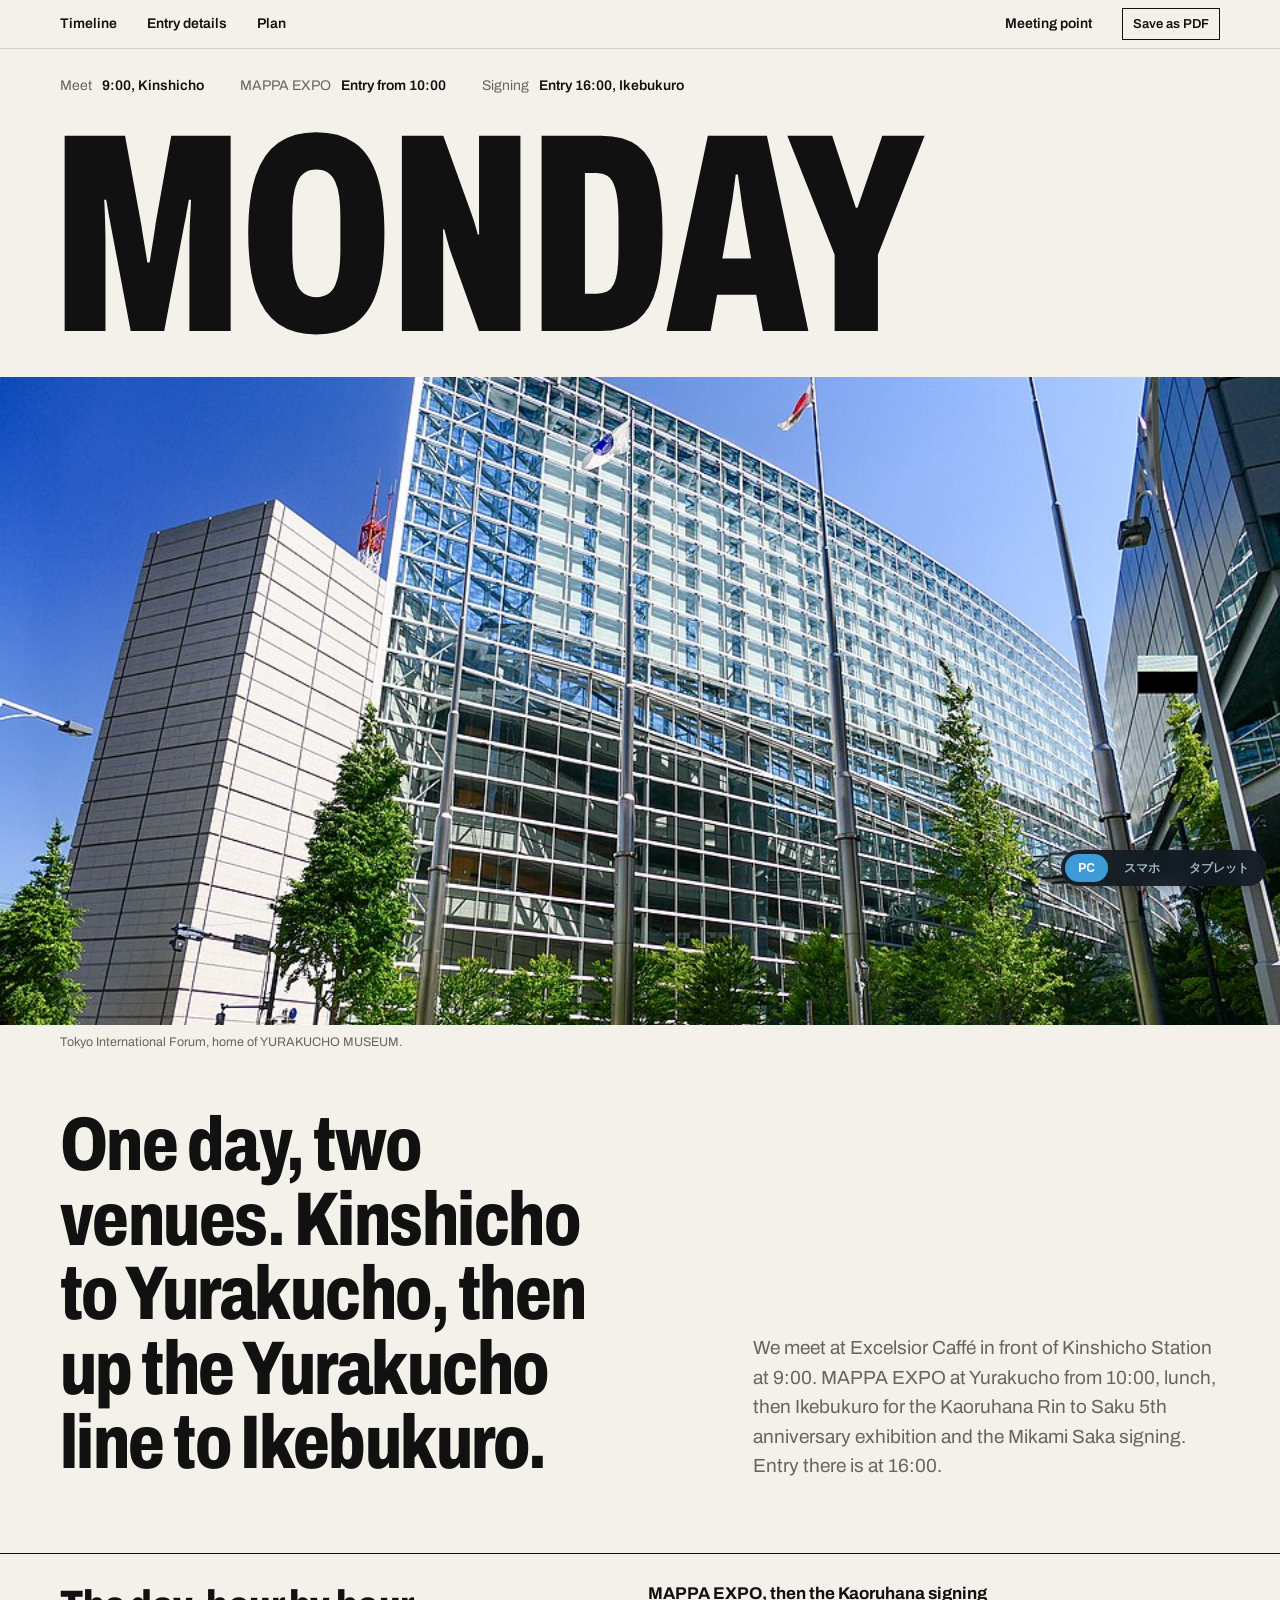
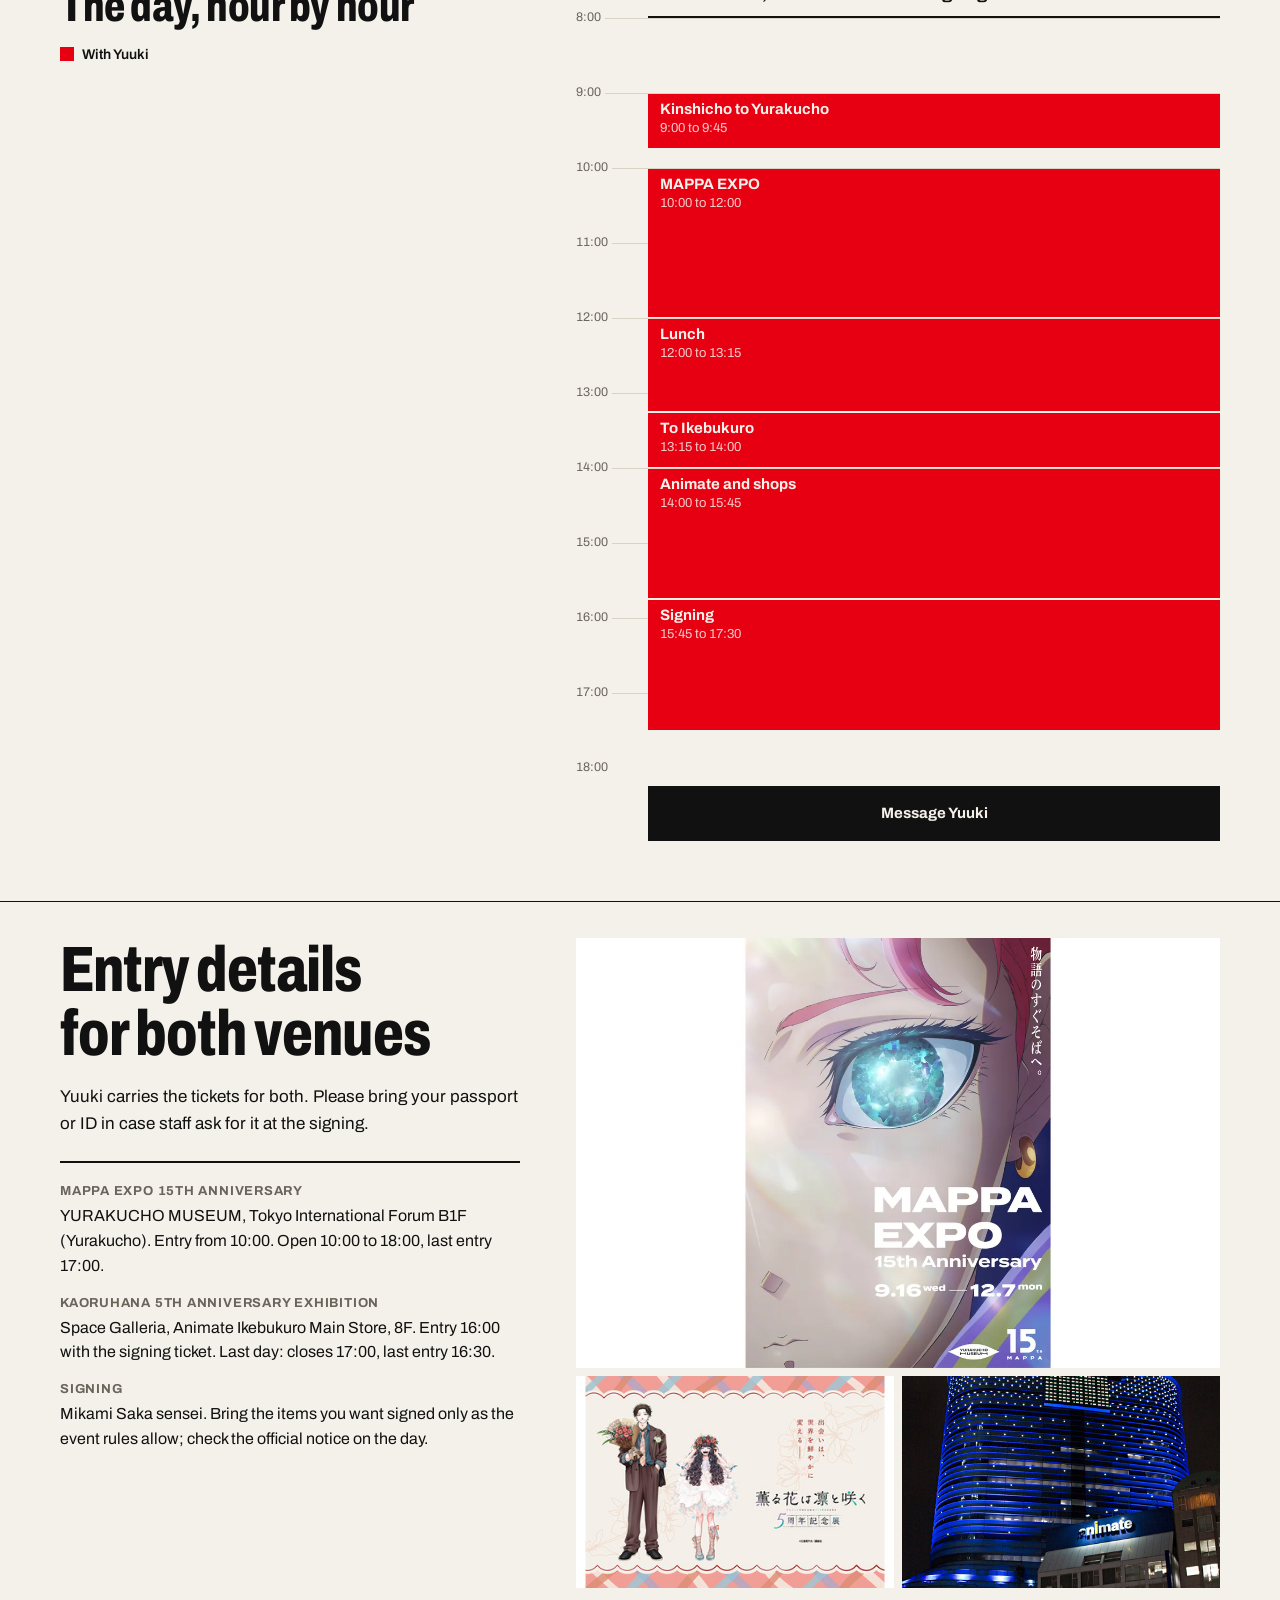
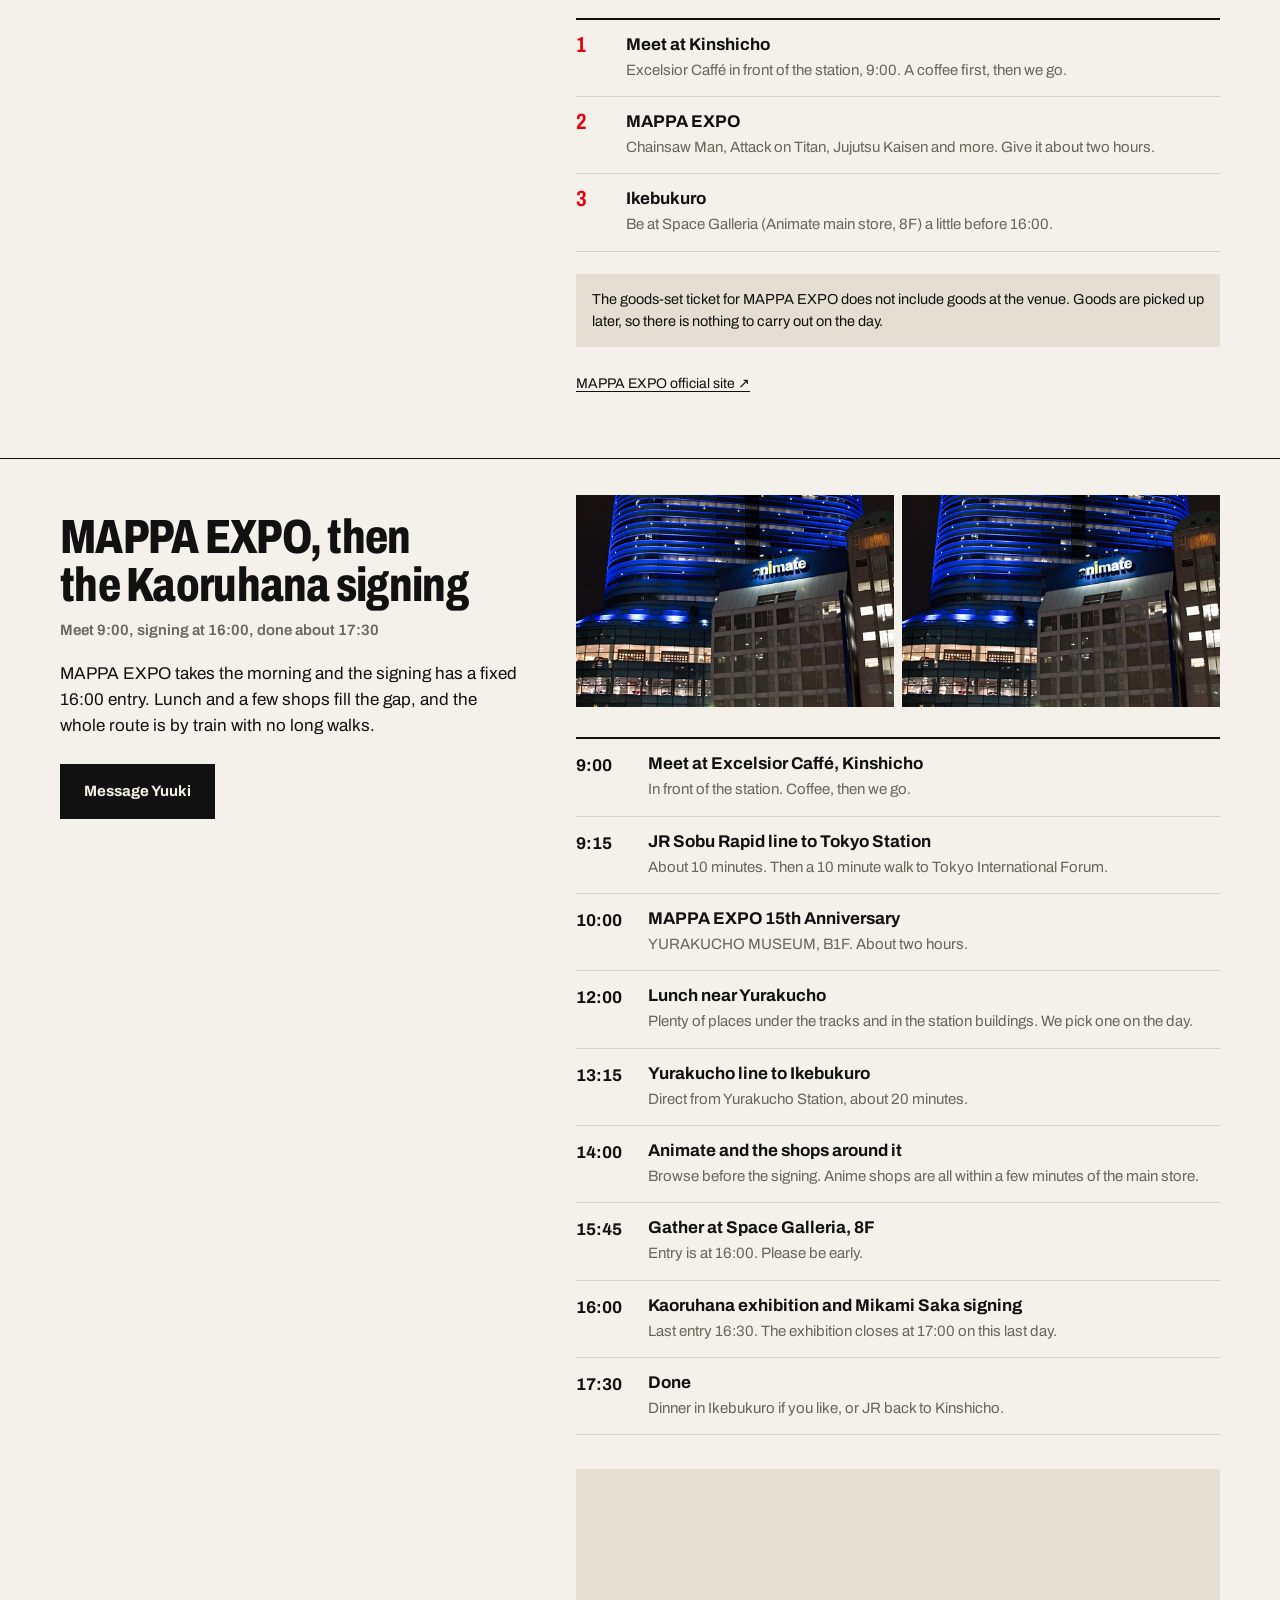
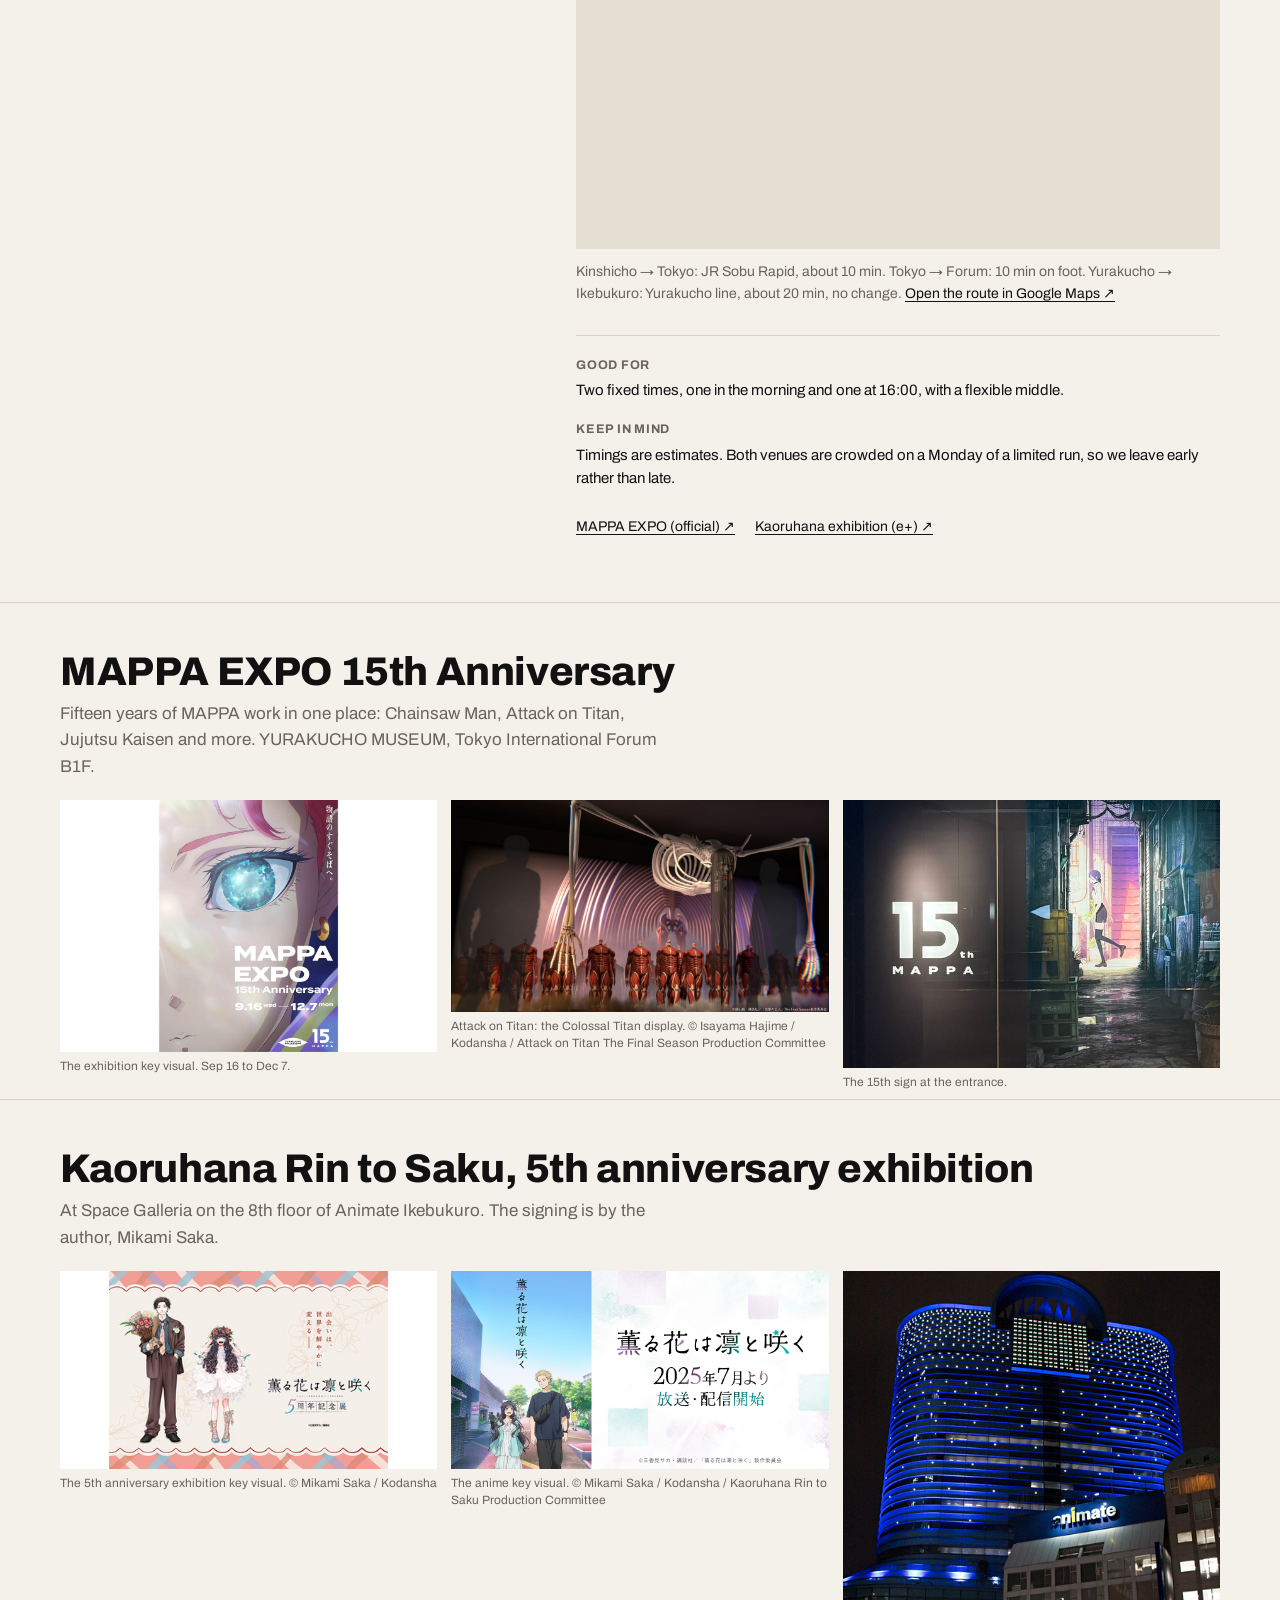
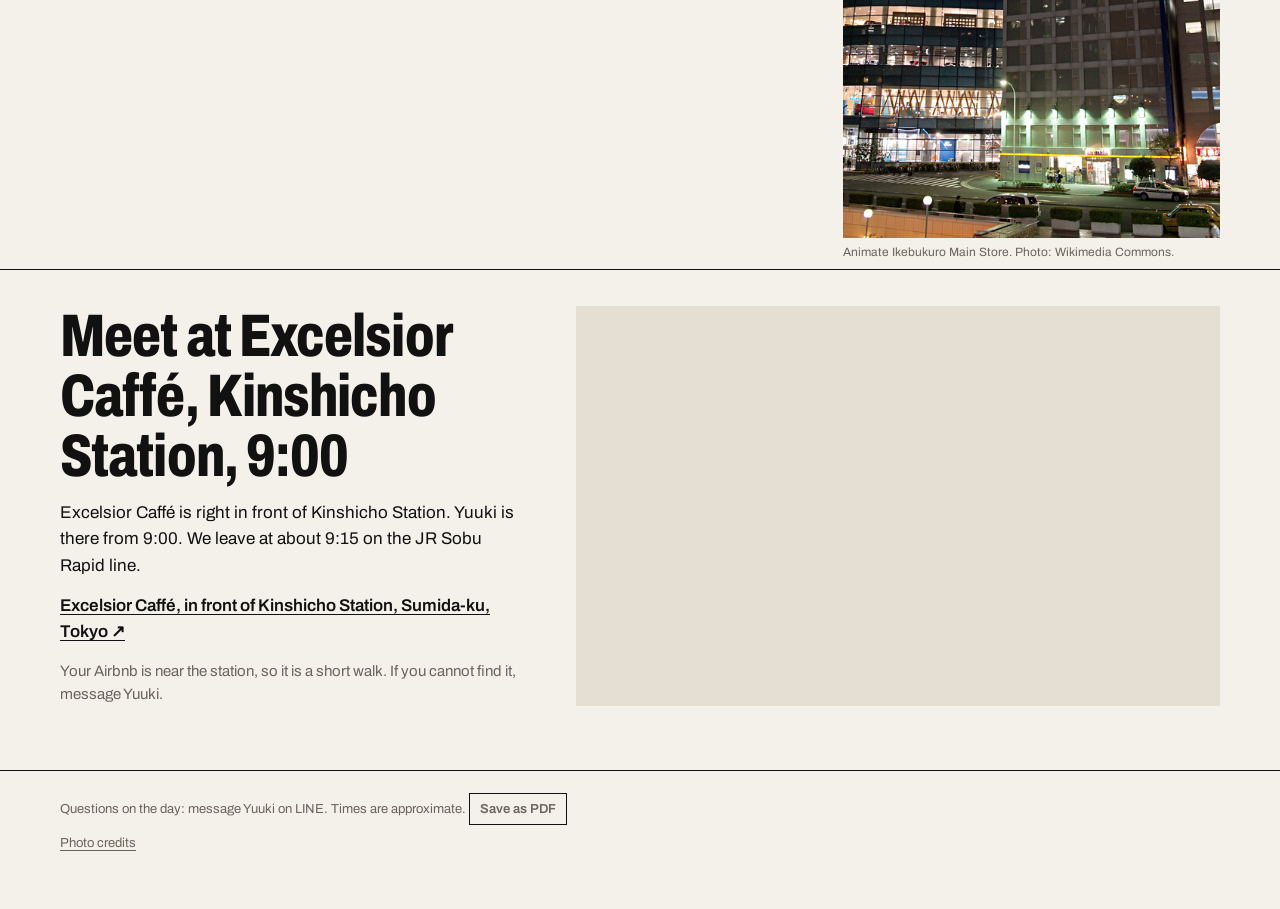
==== preview.html @ c05f7130 "Darren Nov 9 route page and one-page PDF Co-Authored-By: Claude Sonnet 5.5 <noreply@anthropic.com>" ====
<!doctype html><html lang="en"><head><meta charset="utf-8"><meta name="viewport" content="width=device-width,initial-scale=1">
<title>Tokyo, Monday November 9: MAPPA EXPO, then the Kaoruhana signing in Ikebukuro</title><meta name="robots" content="noindex"><meta name="description" content="We meet at Excelsior Caffé in front of Kinshicho Station at 9:00. MAPPA EXPO at Yurakucho from 10:00, lunch, then Ikebukuro for the Kaoruhana Rin to Saku 5th anniversary exhibition and the Mikami Saka signing. Entry there is at 16:00.">
<meta name="theme-color" content="#f4f1ea">
<meta property="og:title" content="Tokyo, Monday November 9: MAPPA EXPO, then the Kaoruhana signing in Ikebukuro"><meta property="og:description" content="We meet at Excelsior Caffé in front of Kinshicho Station at 9:00. MAPPA EXPO at Yurakucho from 10:00, lunch, then Ikebukuro for the Kaoruhana Rin to Saku 5th anniversary exhibition and the Mikami Saka signing. Entry there is at 16:00.">
<meta property="og:type" content="website"><meta property="og:url" content="https://yukitchy.github.io/darren-nov9-plan/">
<meta property="og:image" content="https://yukitchy.github.io/darren-nov9-plan/img/forum.jpg">
<meta name="twitter:card" content="summary_large_image">
<link rel="preconnect" href="https://fonts.googleapis.com"><link rel="preconnect" href="https://fonts.gstatic.com" crossorigin>
<link href="https://fonts.googleapis.com/css2?family=Archivo:wdth,wght@62..125,400..900&display=swap" rel="stylesheet">
<style>
:root{--paper:#f4f1ea;--ink:#111;--mute:#6a655b;--line:#d9d3c5;--seg:#e4dfd2;--red:#e60012;--s:1.9px;--gut:18px}
*{box-sizing:border-box;min-width:0} html{scroll-behavior:smooth;scroll-padding-top:56px}
html,body{overflow-x:hidden;max-width:100%} img{max-width:100%;display:block}
body{margin:0;font-family:Archivo,-apple-system,"Hiragino Sans",sans-serif;font-stretch:100%;color:var(--ink);background:var(--paper);line-height:1.55;font-size:17px;-webkit-font-smoothing:antialiased}
.wrap{max-width:1240px;margin:0 auto;padding:0 var(--gut)}
a{color:inherit}
h1,h2,h3{margin:0;font-weight:800;text-wrap:balance}
dl,dd,ol,ul{margin:0;padding:0} ol,ul{list-style:none}

.nav{position:sticky;top:0;z-index:10;background:rgba(244,241,234,.92);backdrop-filter:blur(8px);-webkit-backdrop-filter:blur(8px);border-bottom:1px solid var(--line)}
.nav .wrap{display:flex;gap:22px;height:48px;align-items:center;font-size:14px;font-weight:600}
.nav a{text-decoration:none;white-space:nowrap} .nav a:hover{text-decoration:underline;text-underline-offset:4px}
.nav .sp{margin-left:auto} .sheet{display:none}
.pchoose{position:fixed;inset:0;z-index:50;background:rgba(17,17,17,.55);display:flex;align-items:center;justify-content:center;padding:20px} .pchoose[hidden]{display:none}
.pbox{background:var(--paper);width:min(420px,100%);padding:22px 22px 16px;display:grid;gap:10px} .pbox>p{margin:0 0 4px;font-weight:800;font-size:22px;font-stretch:75%}
.pbox button{font:inherit;text-align:left;background:var(--paper);border:2px solid var(--ink);padding:12px 14px;cursor:pointer;color:inherit} .pbox button:hover{background:var(--ink);color:var(--paper)}
.pbox strong{display:block;font-size:16px} .pbox span{display:block;font-size:13.5px;color:var(--mute)} .pbox button:hover span{color:inherit}
.pbox .pcancel{border:0;padding:6px 0 0;font-size:13px;color:var(--mute);text-decoration:underline;text-underline-offset:3px;justify-self:start} .pbox .pcancel:hover{background:none;color:var(--ink)} .pdfbtn{font:inherit;font-size:13px;font-weight:600;background:none;border:1px solid var(--ink);padding:5px 10px;cursor:pointer;color:inherit} .pdfbtn:hover{background:var(--ink);color:var(--paper)}

.facts{margin-top:26px}
.facts{display:flex;flex-wrap:wrap;gap:6px 36px}
.facts div{display:flex;gap:10px;align-items:baseline;font-size:14px}
.facts dt{color:var(--mute)} .facts dd{font-weight:600}
.mega{font-size:min(22.4vw,284px);font-stretch:62%;font-weight:800;line-height:.86;letter-spacing:-.015em;text-transform:uppercase;margin:18px 0 0 -.03em;white-space:nowrap}
.heroimg{margin:18px 0 0;width:100vw;margin-left:calc(50% - 50vw)}
.heroimg img{width:100%;aspect-ratio:16/9;object-fit:cover;max-height:72vh}
.heroimg figcaption{font-size:12.5px;color:var(--mute);max-width:1240px;margin:0 auto;padding:8px var(--gut) 0}
.pick{display:grid;grid-template-columns:1fr;gap:12px;padding:42px 0 54px}
.pick h2{font-size:clamp(34px,6vw,76px);font-stretch:75%;line-height:.98;letter-spacing:-.02em}
.pick p{margin:0;font-size:19px;color:var(--mute);max-width:520px}

.compare{border-top:1px solid var(--ink);padding:30px 0 60px}
.compare h2{font-size:clamp(26px,4vw,44px);font-stretch:75%;line-height:1;letter-spacing:-.01em}
.legend{display:flex;flex-wrap:wrap;gap:6px 22px;margin:16px 0 26px;font-size:14px;font-weight:600}
.legend span{display:inline-flex;align-items:center;gap:8px}
.legend i{width:14px;height:14px;display:inline-block} .legend .w i{background:var(--red)} .legend .s i{background:var(--seg)}
.cgrid{display:grid;grid-template-columns:1fr;gap:6px} .cside{position:static}
.heads,.tracks,.ctas{display:grid;grid-template-columns:46px repeat(var(--n,2),1fr);gap:0 8px}
.chead{display:flex;align-items:baseline;gap:10px;text-decoration:none;padding:0 0 12px;border-bottom:2px solid var(--ink);margin-bottom:0}
.cl{font-size:44px;font-weight:800;line-height:.9;font-stretch:75%;margin-right:4px}
.cn{font-size:14px;font-weight:700;line-height:1.2}
.tracks{height:calc(var(--span) * var(--s));margin:0;background-image:linear-gradient(var(--line) 1px,transparent 1px);background-size:100% calc(60 * var(--s));background-repeat:repeat-y}
.axis{position:relative} .axis li{position:absolute;left:0;transform:translateY(-.55em);font-size:12.5px;color:var(--mute);font-variant-numeric:tabular-nums;background:var(--paper);padding-right:4px;line-height:1}
.track{position:relative}
.seg{position:absolute;left:0;right:0;top:calc(var(--a) * var(--s) + 1px);height:calc((var(--b) - var(--a)) * var(--s) - 2px);background:var(--seg);padding:5px 8px;overflow:hidden;display:flex;flex-direction:column;justify-content:flex-start;transform-origin:top;transform:scaleY(0);transition:transform .7s cubic-bezier(.2,.7,.2,1)}
.seg.w{background:var(--red);color:var(--paper)}
.seg b{font-size:13px;line-height:1.2;font-weight:700} .seg i{font-style:normal;font-size:12.5px;line-height:1.3;opacity:.85;font-variant-numeric:tabular-nums;margin-top:2px}
.tt.in .seg{transform:none} .tt.in .track:nth-child(3) .seg{transition-delay:.12s}
.ctas{margin-top:18px}
.choose{display:inline-block;background:var(--ink);color:var(--paper);text-decoration:none;font-weight:700;font-size:15px;padding:14px 22px;text-align:center;border:2px solid var(--ink);transition:background .15s,color .15s}
.choose:hover{background:var(--paper);color:var(--ink)}

.plan{border-top:1px solid var(--ink);padding:36px 0 64px;scroll-margin-top:48px}
.pgrid{display:grid;grid-template-columns:1fr;gap:28px}
.pl{display:block;font-size:min(34vw,200px);font-stretch:62%;font-weight:800;line-height:.8;margin-left:-.03em}
.plan h2{font-size:clamp(30px,4vw,48px);font-stretch:75%;line-height:1;letter-spacing:-.015em;margin-top:18px}
.ptag{margin:10px 0 0;font-size:15px;font-weight:600;color:var(--mute)}
.why{margin:18px 0 24px;font-size:17px;max-width:460px}
.pics{display:grid;grid-template-columns:1fr 1fr;gap:8px;margin-bottom:30px}
.pics img{width:100%;aspect-ratio:4/3;object-fit:cover;background:var(--seg)}
.steps{border-top:2px solid var(--ink)}
.steps li{display:grid;grid-template-columns:62px minmax(0,1fr);gap:10px;padding:14px 0;border-bottom:1px solid var(--line)}
.steps b{font-variant-numeric:tabular-nums;font-size:17px;font-weight:700}
.steps strong{display:block;font-size:17px;font-weight:700;line-height:1.3} .steps span{display:block;color:var(--mute);font-size:15px;margin-top:3px}
.mapbox{margin-top:34px;background:var(--seg)} .mapbox iframe{display:block;width:100%;height:300px;border:0}
.moves{font-size:14px;color:var(--mute);margin:12px 0 0} .moves a{color:var(--ink);text-underline-offset:3px;white-space:nowrap}
.notes{display:grid;grid-template-columns:1fr;gap:18px;margin-top:30px;padding-top:20px;border-top:1px solid var(--line)}
.notes dt{font-size:12.5px;font-weight:700;color:var(--mute);letter-spacing:.06em;text-transform:uppercase;margin-bottom:4px} .notes dd{font-size:15px}
.links{display:flex;flex-wrap:wrap;gap:6px 20px;margin:26px 0 0;font-size:14px} .links a{text-underline-offset:3px}

.seg.w a{display:flex;flex-direction:column;height:100%;color:inherit;text-decoration:none}
.seg .more{margin-top:auto;font-size:12.5px;opacity:.9;text-decoration:underline;text-underline-offset:3px}
.ws .pin h2{margin-top:0;font-size:clamp(34px,5vw,64px)}
.wfacts{display:grid;gap:14px;margin:0 0 26px;padding-top:18px;border-top:2px solid var(--ink)}
.wfacts dt{font-size:13px;font-weight:700;color:var(--mute);text-transform:uppercase;letter-spacing:.06em;margin-bottom:3px} .wfacts dd{font-size:16px}
.quote{margin:0;padding:18px 0 0;border-top:1px solid var(--line)}
.quote blockquote{margin:0;font-size:clamp(22px,2.6vw,30px);font-weight:800;font-stretch:75%;line-height:1.1;letter-spacing:-.01em;text-wrap:balance}
.quote figcaption{margin-top:10px;font-size:13.5px;color:var(--mute)}
.wmain{margin:0 0 8px} .print-only{display:none} .wmain img{width:100%;aspect-ratio:3/2;object-fit:cover;background:var(--seg)}
.wsteps li{grid-template-columns:40px minmax(0,1fr)} .wsteps b{color:var(--red);font-size:22px;line-height:1;font-stretch:75%}
.teacher{display:grid;grid-template-columns:96px 1fr;gap:16px;align-items:start;margin-top:30px;padding-top:20px;border-top:1px solid var(--line)}
.teacher img{width:96px;aspect-ratio:1;object-fit:cover;background:var(--seg)} .teacher p{margin:0;font-size:15px} .teacher strong{display:block;font-size:17px;margin-bottom:3px} .teacher span{color:var(--mute)}
.note{margin:22px 0 0;padding:14px 16px;background:var(--seg);font-size:14.5px}

.video{margin:8px 0 0}
.vplay{display:block;position:relative;width:100%;aspect-ratio:16/9;padding:0;border:0;background:var(--ink);cursor:pointer;overflow:hidden}
.vplay img{width:100%;height:100%;object-fit:cover;opacity:.92;transition:transform .6s,opacity .3s} .vplay:hover img{transform:scale(1.03);opacity:1}
.vico{position:absolute;left:50%;top:50%;width:76px;height:76px;margin:-38px 0 0 -38px;background:var(--red);border-radius:50%}
.vico::after{content:"";position:absolute;left:31px;top:24px;border-left:22px solid var(--paper);border-top:14px solid transparent;border-bottom:14px solid transparent}
.video iframe{display:block;width:100%;aspect-ratio:16/9;border:0;background:var(--ink)}
.vcap{margin:8px 0 0;font-size:13.5px;color:var(--mute)} .vcap a{text-underline-offset:3px}

.meet{border-top:1px solid var(--ink);padding:36px 0 64px}
.meet .mgrid{display:grid;grid-template-columns:1fr;gap:26px}
.meet h2{font-size:clamp(32px,5vw,60px);font-stretch:75%;line-height:1;letter-spacing:-.015em}
.meet p{margin:14px 0 0;font-size:17px;max-width:520px} .meet .addr a{font-weight:600;text-underline-offset:3px} .meet .hint{color:var(--mute);font-size:15px}
.meet .mapbox{margin:0}
footer{border-top:1px solid var(--ink);font-size:13px;color:var(--mute)} footer .wrap{padding-top:22px;padding-bottom:56px} footer p{margin:0 0 8px}
.cred summary{cursor:pointer;text-decoration:underline;text-underline-offset:3px;list-style:none;display:inline-block} .cred summary::-webkit-details-marker{display:none}
.cred p{margin:8px 0 0;font-size:12.5px;line-height:1.6}

@media(min-width:760px){
 :root{--gut:32px;--s:2.1px}
 .nav .wrap{gap:30px}
 .pick{grid-template-columns:7fr 5fr;gap:40px;align-items:end;padding:56px 0 72px}
 .heads,.tracks,.ctas{grid-template-columns:58px repeat(var(--n,2),1fr);gap:0 14px}
 .seg{padding:6px 12px} .seg b{font-size:15px} .seg i{font-size:13px}
 .cl{font-size:64px} .cn{font-size:17px}
 .pgrid,.cgrid{grid-template-columns:5fr 7fr;gap:56px} .cside{position:sticky;top:76px;align-self:start} .legend{flex-direction:column;gap:8px}
 .pin{position:sticky;top:76px}
 .pics img{aspect-ratio:3/2} .ws .pics img:nth-child(2){object-position:center 20%}
 .meet .mgrid{grid-template-columns:5fr 7fr;gap:56px} .mapbox iframe{height:380px}
}
@media(min-width:1100px){.wrap{padding:0 40px} :root{--gut:40px}}
@media print{
 @page{size:A4;margin:9mm 10mm}
 body:not([data-print=full])>*:not(.sheet){display:none!important} body:not([data-print=full]) .sheet{display:block}
 body{background:#fff;color:#111;font-size:10.5pt;line-height:1.3}
 body[data-print=full]{font-size:14px;line-height:1.45;--gut:0} body[data-print=full] .wrap{padding:0;max-width:none}
 body[data-print=full] .nav,body[data-print=full] .mapbox,body[data-print=full] .video,body[data-print=full] .choose,body[data-print=full] .cred,body[data-print=full] .pchoose,body[data-print=full] .ws .pics,body[data-print=full] .plan .pics,body[data-print=full] .notes,body[data-print=full] .quote,body[data-print=full] .pdfbtn{display:none}
 body[data-print=full] .screen-only{display:none} body[data-print=full] .print-only{display:block}
 body[data-print=full] main{display:flex;flex-direction:column} body[data-print=full] .meet{order:-1} body[data-print=full] .plan{order:1} body[data-print=full] .ws{order:2}
 body[data-print=full] .compare,body[data-print=full] .ws,body[data-print=full] .plan{break-before:page;border-top:0;padding:0} body[data-print=full] .meet{break-before:avoid;break-inside:avoid;border-top:1px solid var(--ink);padding:16px 0 0;margin-top:14px} body[data-print=full] footer{break-before:avoid;border-top:1px solid var(--line);margin-top:18px}
 body[data-print=full] h1,body[data-print=full] h2,body[data-print=full] h3{break-after:avoid} body[data-print=full] .tt,body[data-print=full] .steps li,body[data-print=full] .teacher,body[data-print=full] .wfacts,body[data-print=full] .note,body[data-print=full] .heads,body[data-print=full] .seg,body[data-print=full] .pics{break-inside:avoid}
 body[data-print=full] .mega{font-size:20vw;margin-top:6px} body[data-print=full] .heroimg{width:auto;margin:10px 0 0} body[data-print=full] .heroimg img{max-height:30vh} body[data-print=full] .heroimg figcaption{padding-top:4px} body[data-print=full] .pick{padding:14px 0 0;gap:4px} body[data-print=full] .pick h2{font-size:32px} body[data-print=full] .pick p{font-size:15px} body[data-print=full] .meet h2{font-size:30px} body[data-print=full] .meet p{font-size:15px;margin-top:8px}
 body[data-print=full]{--s:1.75px} body[data-print=full] .cgrid,body[data-print=full] .pgrid,body[data-print=full] .mgrid{display:block} body[data-print=full] .pin{position:static} body[data-print=full] .seg{transform:none!important;transition:none} body[data-print=full] .ctas{display:none} body[data-print=full] .legend{flex-direction:row;margin:10px 0 14px}
 body[data-print=full] .ws .pin h2,body[data-print=full] .plan h2,body[data-print=full] .meet h2{font-size:36px} body[data-print=full] .why{max-width:none;margin:10px 0 14px} body[data-print=full] .wmain img{max-height:22vh;object-fit:cover;width:100%} body[data-print=full] .ws .links{display:none}
 body[data-print=full] .steps li{padding:6px 0} body[data-print=full] .teacher{margin-top:8px;padding-top:8px;gap:12px} body[data-print=full] .teacher img{width:60px} body[data-print=full] .teacher p,body[data-print=full] .teacher strong{font-size:13.5px} body[data-print=full] .note{margin-top:8px;padding:8px 12px;font-size:12.5px} body[data-print=full] .pics img{aspect-ratio:3/2}
 body[data-print=full] .wmain img{max-height:17vh} body[data-print=full] .wfacts{gap:5px;margin-bottom:10px;padding-top:8px} body[data-print=full] .wfacts dd{font-size:13.5px} body[data-print=full] .ws .why{margin-bottom:8px;font-size:14px} body[data-print=full] .wsteps li{padding:5px 0}
 .sh{display:flex;align-items:baseline;border-bottom:2pt solid #111;padding-bottom:4pt;margin-bottom:7pt}
 .sh h1{font-size:20pt;font-stretch:75%;font-weight:800;letter-spacing:-.01em;margin:0;white-space:nowrap} .sh p{margin:0 0 0 auto;padding-left:18pt;font-size:9.5pt;font-weight:600;text-align:right}
 .sheet h2{font-size:12pt;font-weight:800;margin:0 0 4pt;letter-spacing:0}
 .sphotos{display:grid;grid-template-columns:1.5fr 1fr 1fr;gap:5pt;margin-bottom:7pt} .sphotos figure{margin:0} .sphotos img{width:100%;height:86pt;object-fit:cover;display:block} .sphotos figcaption{font-size:7.5pt;color:#555;margin-top:1.5pt}
 .sroute{list-style:none;margin:0 0 9pt;padding:0;display:flex;align-items:stretch} .sroute li{flex:1;position:relative;background:#e4dfd2;padding:4pt 6pt 4pt 9pt;margin-right:7pt;clip-path:polygon(0 0,calc(100% - 6pt) 0,100% 50%,calc(100% - 6pt) 100%,0 100%,6pt 50%)}
 .sroute li.w{background:#e60012;color:#fff;flex:1.6} .sroute li.end{background:#111;color:#fff;margin-right:0;flex:.9} .sroute li:first-child{clip-path:polygon(0 0,calc(100% - 6pt) 0,100% 50%,calc(100% - 6pt) 100%,0 100%);padding-left:6pt}
 .sroute b{display:block;font-size:9.5pt;font-variant-numeric:tabular-nums} .sroute span{display:block;font-size:7.5pt;line-height:1.2;font-weight:600}
 .smap{margin:0 0 8pt;break-inside:avoid} .smap img{display:block;width:100%;height:auto} .smap+.sgrid{margin-top:0} .sheet:has(.smap) .sphotos img{height:66pt} .smap figcaption{font-size:7.5pt;line-height:1.25;margin-top:2pt;color:#333} .smap b{display:inline-block;background:#e60012;color:#fff;border-radius:50%;width:10pt;height:10pt;line-height:10pt;text-align:center;font-size:7pt}
 .sgrid{display:grid;grid-template-columns:1fr 1fr;gap:0 14pt;margin-bottom:8pt;break-inside:avoid}
 .saddr{margin:0 0 5pt;font-weight:700;font-size:10.5pt} .sdirs{margin:0;padding:0;list-style:none;font-size:9.5pt} .sdirs li{display:flex;gap:6pt;margin-bottom:3pt} .sdirs i{flex:none;font-style:normal;font-weight:800;color:#fff;background:#e60012;width:13pt;height:13pt;border-radius:50%;text-align:center;line-height:13pt;font-size:8.5pt}
 .swsin{display:grid;grid-template-columns:78pt 1fr;gap:7pt} .swsin img{width:78pt;height:78pt;object-fit:cover;object-position:center 30%} .sws ul{margin:0;padding-left:11pt;font-size:9.5pt} .sws li{margin-bottom:2pt} .snote{margin:5pt 0 0;padding:4pt 6pt;background:#eee8dc;font-size:8.5pt}
 .sheet table{border-collapse:collapse;width:100%;font-size:9.5pt} .sheet td{padding:2pt 4pt 2pt 0;border-bottom:.6pt solid #cfc9bb;vertical-align:top}
 .sshop td:nth-child(1){font-weight:700;width:40%} .sshop td:nth-child(2){width:42%} .sshop td:nth-child(3){white-space:nowrap;text-align:right;font-variant-numeric:tabular-nums}
 .sfoot{border-top:1pt solid #111;margin-top:7pt;padding-top:4pt;font-size:8.5pt;color:#444}
}
@media(prefers-reduced-motion:reduce){html{scroll-behavior:auto} .seg{transform:none;transition:none}}
</style></head><body>
<nav class="nav"><div class="wrap"><a href="#compare">Timeline</a><a href="#workshop">Entry details</a><a href="#detail-A">Plan</a><a class="sp" href="#meet">Meeting point</a><button class="pdfbtn" type="button" onclick="window.print()">Save as PDF</button></div></nav>
<header class="wrap hero">
<dl class="facts"><div><dt>Meet</dt><dd>9:00, Kinshicho</dd></div><div><dt>MAPPA EXPO</dt><dd>Entry from 10:00</dd></div><div><dt>Signing</dt><dd>Entry 16:00, Ikebukuro</dd></div></dl>
<h1 class="mega">Monday</h1>
<figure class="heroimg"><img src="https://yukitchy.github.io/darren-nov9-plan/img/forum.jpg" alt="The glass building of Tokyo International Forum, where MAPPA EXPO is held" referrerpolicy="no-referrer"><figcaption>Tokyo International Forum, home of YURAKUCHO MUSEUM.</figcaption></figure>
<div class="pick"><h2>One day, two venues. Kinshicho to Yurakucho, then up the Yurakucho line to Ikebukuro.</h2><p>We meet at Excelsior Caffé in front of Kinshicho Station at 9:00. MAPPA EXPO at Yurakucho from 10:00, lunch, then Ikebukuro for the Kaoruhana Rin to Saku 5th anniversary exhibition and the Mikami Saka signing. Entry there is at 16:00.</p></div>
</header>
<main>
<section class="compare" id="compare"><div class="wrap">
<div class="cgrid"><div class="cside"><h2>The day, hour by hour</h2>
<div class="legend"><span class="w"><i></i>With Yuuki</span></div></div>
<div class="tt" id="tt" style="--n:1;--s:1.25px;--span:600">
<div class="heads"><span></span><a class="chead" href="#detail-A"><span class="cn">MAPPA EXPO, then the Kaoruhana signing</span></a></div>
<div class="tracks"><ul class="axis"><li style="top:calc(0 * var(--s))">8:00</li><li style="top:calc(60 * var(--s))">9:00</li><li style="top:calc(120 * var(--s))">10:00</li><li style="top:calc(180 * var(--s))">11:00</li><li style="top:calc(240 * var(--s))">12:00</li><li style="top:calc(300 * var(--s))">13:00</li><li style="top:calc(360 * var(--s))">14:00</li><li style="top:calc(420 * var(--s))">15:00</li><li style="top:calc(480 * var(--s))">16:00</li><li style="top:calc(540 * var(--s))">17:00</li><li style="top:calc(600 * var(--s))">18:00</li></ul><ol class="track"><li class="seg w" style="--a:60;--b:105"><b>Kinshicho to Yurakucho</b><i>9:00 to 9:45</i></li><li class="seg w" style="--a:120;--b:240"><b>MAPPA EXPO</b><i>10:00 to 12:00</i></li><li class="seg w" style="--a:240;--b:315"><b>Lunch</b><i>12:00 to 13:15</i></li><li class="seg w" style="--a:315;--b:360"><b>To Ikebukuro</b><i>13:15 to 14:00</i></li><li class="seg w" style="--a:360;--b:465"><b>Animate and shops</b><i>14:00 to 15:45</i></li><li class="seg w" style="--a:465;--b:570"><b>Signing</b><i>15:45 to 17:30</i></li></ol></div>
<div class="ctas"><span></span><a class="choose" href="mailto:icchan417@gmail.com?subject=Nov 9">Message Yuuki</a></div>
</div></div></div></section>
<section class="plan ws" id="workshop"><div class="wrap pgrid">
<div class="phead"><div class="pin">
<h2>Entry details for both venues</h2>
<p class="why">Yuuki carries the tickets for both. Please bring your passport or ID in case staff ask for it at the signing.</p>
<dl class="wfacts"><div><dt>MAPPA EXPO 15th Anniversary</dt><dd>YURAKUCHO MUSEUM, Tokyo International Forum B1F (Yurakucho). Entry from 10:00. Open 10:00 to 18:00, last entry 17:00.</dd></div><div><dt>Kaoruhana 5th anniversary exhibition</dt><dd>Space Galleria, Animate Ikebukuro Main Store, 8F. Entry 16:00 with the signing ticket. Last day: closes 17:00, last entry 16:30.</dd></div><div><dt>Signing</dt><dd>Mikami Saka sensei. Bring the items you want signed only as the event rules allow; check the official notice on the day.</dd></div></dl>

</div></div>
<div class="pbody">
<figure class="wmain"><img class="screen-only" src="img/mappa-poster.jpg" alt="MAPPA EXPO key visual" loading="lazy" referrerpolicy="no-referrer"><img class="print-only" src="img/mappa-poster.jpg" alt="MAPPA EXPO key visual" loading="lazy" referrerpolicy="no-referrer"></figure>

<div class="pics"><img class="" src="img/kaoruhana-ex.jpg" alt="Kaoruhana 5th anniversary exhibition" loading="lazy" referrerpolicy="no-referrer"><img class="" src="img/animate.jpg" alt="Animate Ikebukuro Main Store" loading="lazy" referrerpolicy="no-referrer"></div>
<ol class="steps wsteps"><li><b>1</b><div><strong>Meet at Kinshicho</strong><span>Excelsior Caffé in front of the station, 9:00. A coffee first, then we go.</span></div></li><li><b>2</b><div><strong>MAPPA EXPO</strong><span>Chainsaw Man, Attack on Titan, Jujutsu Kaisen and more. Give it about two hours.</span></div></li><li><b>3</b><div><strong>Ikebukuro</strong><span>Be at Space Galleria (Animate main store, 8F) a little before 16:00.</span></div></li></ol>

<p class="note">The goods-set ticket for MAPPA EXPO does not include goods at the venue. Goods are picked up later, so there is nothing to carry out on the day.</p>
<p class="links"><a href="https://expo.mappa.co.jp/en" target="_blank" rel="noopener">MAPPA EXPO official site ↗</a></p>
</div></div></section>
<section class="plan" id="detail-A"><div class="wrap pgrid">
<div class="phead"><div class="pin">

<h2>MAPPA EXPO, then the Kaoruhana signing</h2>
<p class="ptag">Meet 9:00, signing at 16:00, done about 17:30</p>
<p class="why">MAPPA EXPO takes the morning and the signing has a fixed 16:00 entry. Lunch and a few shops fill the gap, and the whole route is by train with no long walks.</p>
<a class="choose" href="mailto:icchan417@gmail.com?subject=Nov 9">Message Yuuki</a>
</div></div>
<div class="pbody">
<div class="pics"><img src="img/animate.jpg" alt="Animate_Ikebukuro.jpg" loading="lazy"><img src="img/animate.jpg" alt="Animate_Ikebukuro.jpg" loading="lazy"></div>
<ol class="steps"><li><b>9:00</b><div><strong>Meet at Excelsior Caffé, Kinshicho</strong><span>In front of the station. Coffee, then we go.</span></div></li><li><b>9:15</b><div><strong>JR Sobu Rapid line to Tokyo Station</strong><span>About 10 minutes. Then a 10 minute walk to Tokyo International Forum.</span></div></li><li><b>10:00</b><div><strong>MAPPA EXPO 15th Anniversary</strong><span>YURAKUCHO MUSEUM, B1F. About two hours.</span></div></li><li><b>12:00</b><div><strong>Lunch near Yurakucho</strong><span>Plenty of places under the tracks and in the station buildings. We pick one on the day.</span></div></li><li><b>13:15</b><div><strong>Yurakucho line to Ikebukuro</strong><span>Direct from Yurakucho Station, about 20 minutes.</span></div></li><li><b>14:00</b><div><strong>Animate and the shops around it</strong><span>Browse before the signing. Anime shops are all within a few minutes of the main store.</span></div></li><li><b>15:45</b><div><strong>Gather at Space Galleria, 8F</strong><span>Entry is at 16:00. Please be early.</span></div></li><li><b>16:00</b><div><strong>Kaoruhana exhibition and Mikami Saka signing</strong><span>Last entry 16:30. The exhibition closes at 17:00 on this last day.</span></div></li><li><b>17:30</b><div><strong>Done</strong><span>Dinner in Ikebukuro if you like, or JR back to Kinshicho.</span></div></li></ol>
<div class="mapbox"><iframe src="https://maps.google.com/maps?saddr=Excelsior+Caffe+Kinshicho+Station&daddr=Tokyo+International+Forum+to:Animate+Ikebukuro+Main+Store&output=embed" loading="lazy" title="Route for course A" referrerpolicy="no-referrer-when-downgrade"></iframe></div>
<p class="moves">Kinshicho → Tokyo: JR Sobu Rapid, about 10 min. Tokyo → Forum: 10 min on foot. Yurakucho → Ikebukuro: Yurakucho line, about 20 min, no change. <a href="https://www.google.com/maps/dir/?api=1&origin=Excelsior+Caffe+Kinshicho+Station&destination=Animate+Ikebukuro+Main+Store&waypoints=Tokyo+International+Forum&travelmode=transit" target="_blank" rel="noopener">Open the route in Google Maps ↗</a></p>
<dl class="notes"><div><dt>Good for</dt><dd>Two fixed times, one in the morning and one at 16:00, with a flexible middle.</dd></div><div><dt>Keep in mind</dt><dd>Timings are estimates. Both venues are crowded on a Monday of a limited run, so we leave early rather than late.</dd></div></dl>
<p class="links"><a href="https://expo.mappa.co.jp/en" target="_blank" rel="noopener">MAPPA EXPO (official) ↗</a><a href="https://eplus.jp/kaoruhana-ex/" target="_blank" rel="noopener">Kaoruhana exhibition (e+) ↗</a></p>
</div></div></section>
<style>.gal{padding:48px 0 8px;border-top:1px solid var(--line)}.gal h2{font-family:Archivo,sans-serif;font-weight:800;font-size:clamp(26px,5vw,40px);line-height:1.05;margin:0 0 8px;letter-spacing:-.01em}.gal .gl{color:var(--mute);margin:0 0 20px;max-width:60ch}.gg{display:grid;gap:14px;grid-template-columns:repeat(auto-fit,minmax(min(100%,260px),1fr));align-items:start}.gg figure{margin:0;min-width:0}.gg img{display:block;width:100%;height:auto;background:#fff}.gg figcaption{font-size:12px;color:var(--mute);margin-top:6px;line-height:1.4}.gg .tall img{max-height:420px;object-fit:contain;background:var(--seg)}@media print{.gal{display:none}}</style>
<section class="gal" id="mappa"><div class="wrap"><h2>MAPPA EXPO 15th Anniversary</h2><p class="gl">Fifteen years of MAPPA work in one place: Chainsaw Man, Attack on Titan, Jujutsu Kaisen and more. YURAKUCHO MUSEUM, Tokyo International Forum B1F.</p><div class="gg"><figure class="tall"><img src="img/mappa-poster.jpg" alt="MAPPA EXPO key visual" loading="lazy"><figcaption>The exhibition key visual. Sep 16 to Dec 7.</figcaption></figure><figure class=""><img src="img/mappa-aot.jpg" alt="Attack on Titan exhibit" loading="lazy"><figcaption>Attack on Titan: the Colossal Titan display. © Isayama Hajime / Kodansha / Attack on Titan The Final Season Production Committee</figcaption></figure><figure class=""><img src="img/mappa-entrance.jpg" alt="Exhibition entrance sign" loading="lazy"><figcaption>The 15th sign at the entrance.</figcaption></figure></div></div></section>
<section class="gal" id="kaoruhana"><div class="wrap"><h2>Kaoruhana Rin to Saku, 5th anniversary exhibition</h2><p class="gl">At Space Galleria on the 8th floor of Animate Ikebukuro. The signing is by the author, Mikami Saka.</p><div class="gg"><figure class=""><img src="img/kaoruhana-ex.jpg" alt="Kaoruhana 5th anniversary exhibition key visual" loading="lazy"><figcaption>The 5th anniversary exhibition key visual. © Mikami Saka / Kodansha</figcaption></figure><figure class=""><img src="img/kaoruhana.jpg" alt="Kaoruhana anime key visual" loading="lazy"><figcaption>The anime key visual. © Mikami Saka / Kodansha / Kaoruhana Rin to Saku Production Committee</figcaption></figure><figure class=""><img src="img/animate.jpg" alt="Animate Ikebukuro Main Store" loading="lazy"><figcaption>Animate Ikebukuro Main Store. Photo: Wikimedia Commons.</figcaption></figure></div></div></section>
<section class="meet" id="meet"><div class="wrap mgrid">
<div><h2>Meet at Excelsior Caffé, Kinshicho Station, 9:00</h2><p>Excelsior Caffé is right in front of Kinshicho Station. Yuuki is there from 9:00. We leave at about 9:15 on the JR Sobu Rapid line.</p><p class="addr"><a href="https://www.google.com/maps/search/?api=1&query=Excelsior+Caffe+Kinshicho+Station+Tokyo" target="_blank" rel="noopener">Excelsior Caffé, in front of Kinshicho Station, Sumida-ku, Tokyo ↗</a></p><p class="hint">Your Airbnb is near the station, so it is a short walk. If you cannot find it, message Yuuki.</p></div>
<div class="mapbox"><iframe src="https://maps.google.com/maps?q=Excelsior+Caffe+Kinshicho+Station+Tokyo&output=embed&z=15" loading="lazy" title="Excelsior Caffe Kinshicho Station Tokyo" referrerpolicy="no-referrer-when-downgrade"></iframe></div>
</div></section>
</main>
<footer><div class="wrap"><p>Questions on the day: message Yuuki on LINE. Times are approximate. <button class="pdfbtn" type="button" onclick="window.print()">Save as PDF</button></p>
<details class="cred"><summary>Photo credits</summary><p>Visuals: official MAPPA EXPO and Kaoruhana sites, © as credited on the page. Photos: Tokyo-International-Forum_Glass-Building_Outside.jpg (CC BY-SA); Tokyo-International-Forum_Glass-Building_Outside.jpg (CC BY-SA); Animate_Ikebukuro.jpg (CC BY-SA); Tokyo-International-Forum_Glass-Building_Outside.jpg (CC BY-SA); Animate_Ikebukuro.jpg (CC BY-SA); Tokyo-International-Forum_Glass-Building_Outside.jpg (CC BY-SA); Tokyo-International-Forum_Glass-Building_Outside.jpg (CC BY-SA); Animate_Ikebukuro.jpg (CC BY-SA); Tokyo-International-Forum_Glass-Building_Outside.jpg (CC BY-SA); Animate_Ikebukuro.jpg (CC BY-SA), via Wikimedia Commons.</p></details></div></footer>
<script>
(function(){
 var t=document.getElementById('tt');
 if('IntersectionObserver' in window){new IntersectionObserver(function(e,o){if(e[0].isIntersecting){t.classList.add('in');o.disconnect()}},{threshold:.15}).observe(t)}else{t.classList.add('in')}
 setTimeout(function(){t.classList.add('in')},3500);
 var v=document.querySelector('.vplay');
 if(v)v.addEventListener('click',function(){var f=document.createElement('iframe');f.src='https://www.youtube-nocookie.com/embed/'+v.dataset.id+'?autoplay=1&rel=0';f.allow='autoplay; encrypted-media; picture-in-picture';f.allowFullscreen=true;f.title=v.getAttribute('aria-label').replace('Play: ','');v.replaceWith(f)});
})();
</script>
<section class="sheet" aria-hidden="true"><header class="sh"><h1>Tokyo, Nov 9</h1><p>Meet 9:00, Kinshicho · MAPPA EXPO Entry from 10:00 · Signing Entry 16:00, Ikebukuro</p></header><div class="sphotos"><figure><img class="" src="img/mappa-aot.jpg" alt="MAPPA EXPO, Attack on Titan exhibit" referrerpolicy="no-referrer"><figcaption>MAPPA EXPO, Attack on Titan exhibit</figcaption></figure><figure><img class="" src="img/kaoruhana-ex.jpg" alt="Kaoruhana 5th anniversary exhibition" referrerpolicy="no-referrer"><figcaption>Kaoruhana 5th anniversary exhibition</figcaption></figure></div><ol class="sroute"><li class="w"><b>9:00</b><span>Kinshicho to Yurakucho</span></li><li class="w"><b>10:00</b><span>MAPPA EXPO</span></li><li class="w"><b>12:00</b><span>Lunch</span></li><li class="w"><b>13:15</b><span>To Ikebukuro</span></li><li class="w"><b>14:00</b><span>Animate and shops</span></li><li class="w"><b>15:45</b><span>Signing</span></li><li class="end"><b>17:30</b><span>Done in Ikebukuro</span></li></ol><figure class="smap"><img src="img/route-A.png" alt="Route map"><figcaption><b>1</b> Excelsior Caffe Kinshicho Station → <b>2</b> Tokyo International Forum → <b>3</b> Animate Ikebukuro Main Store</figcaption></figure><div class="sgrid"><div class="smeet"><h2>Meet: Excelsior Caffé, Kinshicho, 9:00</h2><p class="saddr">Excelsior Caffé, in front of Kinshicho Station, Sumida-ku, Tokyo</p><ol class="sdirs"><li><i>1</i>From Kinshicho, JR Sobu Rapid line to Tokyo Station (about 10 minutes), then walk to Tokyo International Forum (about 10 minutes).</li><li><i>2</i>From Yurakucho Station, Tokyo Metro Yurakucho line to Ikebukuro (about 20 minutes, no change).</li><li><i>3</i>Animate main store is a short walk from Ikebukuro Station. Space Galleria is on 8F.</li></ol></div><div class="sws"><h2>Entry details</h2><div class="swsin"><img class="" src="img/mappa-poster.jpg" alt="MAPPA EXPO key visual" referrerpolicy="no-referrer"><ul><li>MAPPA EXPO: entry from 10:00, YURAKUCHO MUSEUM, Tokyo International Forum B1F.</li><li>Signing: entry 16:00, Animate Ikebukuro Main Store 8F, Space Galleria. Last entry 16:30.</li></ul></div><p class="snote">The goods-set ticket for MAPPA EXPO does not include goods at the venue. Goods are picked up later, so there is nothing to carry out on the day.</p></div></div><div class="sshops"><h2>Places and hours today</h2><table class="sshop"><tr><td>MAPPA EXPO (YURAKUCHO MUSEUM)</td><td>Tokyo International Forum B1F</td><td>10:00 to 18:00, last entry 17:00</td></tr><tr><td>Kaoruhana exhibition (Space Galleria)</td><td>Animate Ikebukuro, 8F</td><td>Entry 16:00, last entry 16:30, closes 17:00</td></tr></table></div><footer class="sfoot">Guide Yuuki, LINE · Questions on the day: message Yuuki on LINE. Times are approximate.</footer></section>
<div class="pchoose" id="pchoose" hidden><div class="pbox"><p>Save as PDF</p>
<button type="button" data-mode="sheet"><strong>One page summary</strong><span>Meeting point, times, shops. Good for printing.</span></button>
<button type="button" data-mode="full"><strong>Full guide</strong><span>Everything on this page, with photos. Several pages.</span></button>
<button type="button" class="pcancel" data-mode="">Cancel</button></div></div>
<script>
(function(){
 var box=document.getElementById('pchoose');
 document.querySelectorAll('.pdfbtn').forEach(function(b){b.addEventListener('click',function(){box.hidden=false})});
 box.addEventListener('click',function(e){var m=e.target.closest('button');if(!m&&e.target!==box)return;box.hidden=true;if(!m||!m.dataset.mode||box.dataset.busy)return;
   box.dataset.busy=1;document.body.dataset.print=m.dataset.mode;setTimeout(function(){window.print();delete box.dataset.busy},50)});
 window.addEventListener('afterprint',function(){delete document.body.dataset.print});
 var q=(location.search.match(/[?&]print=(sheet|full)/)||[])[1];if(q)document.body.dataset.print=q;
})();
</script>
<script>window.DEVBAR_FORCE=1</script><script src="devbar.js?v=3"></script></body></html>
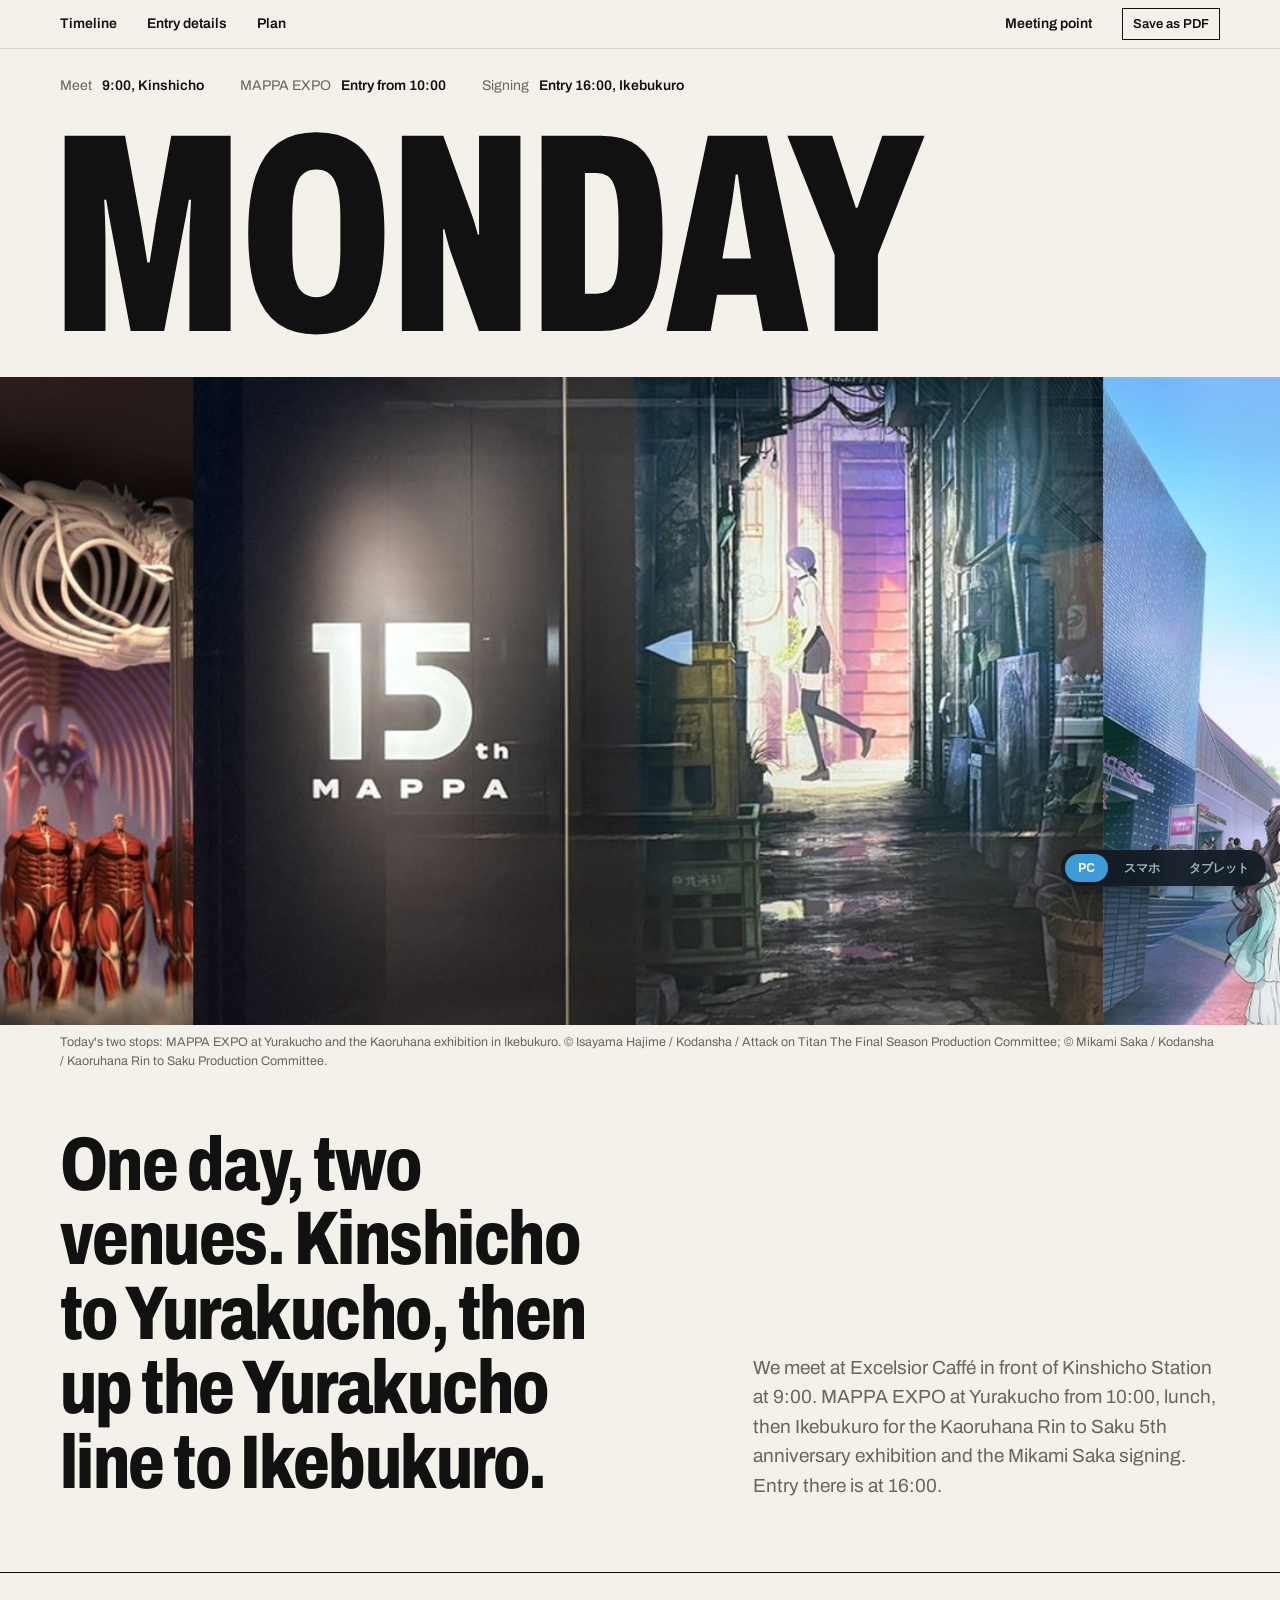
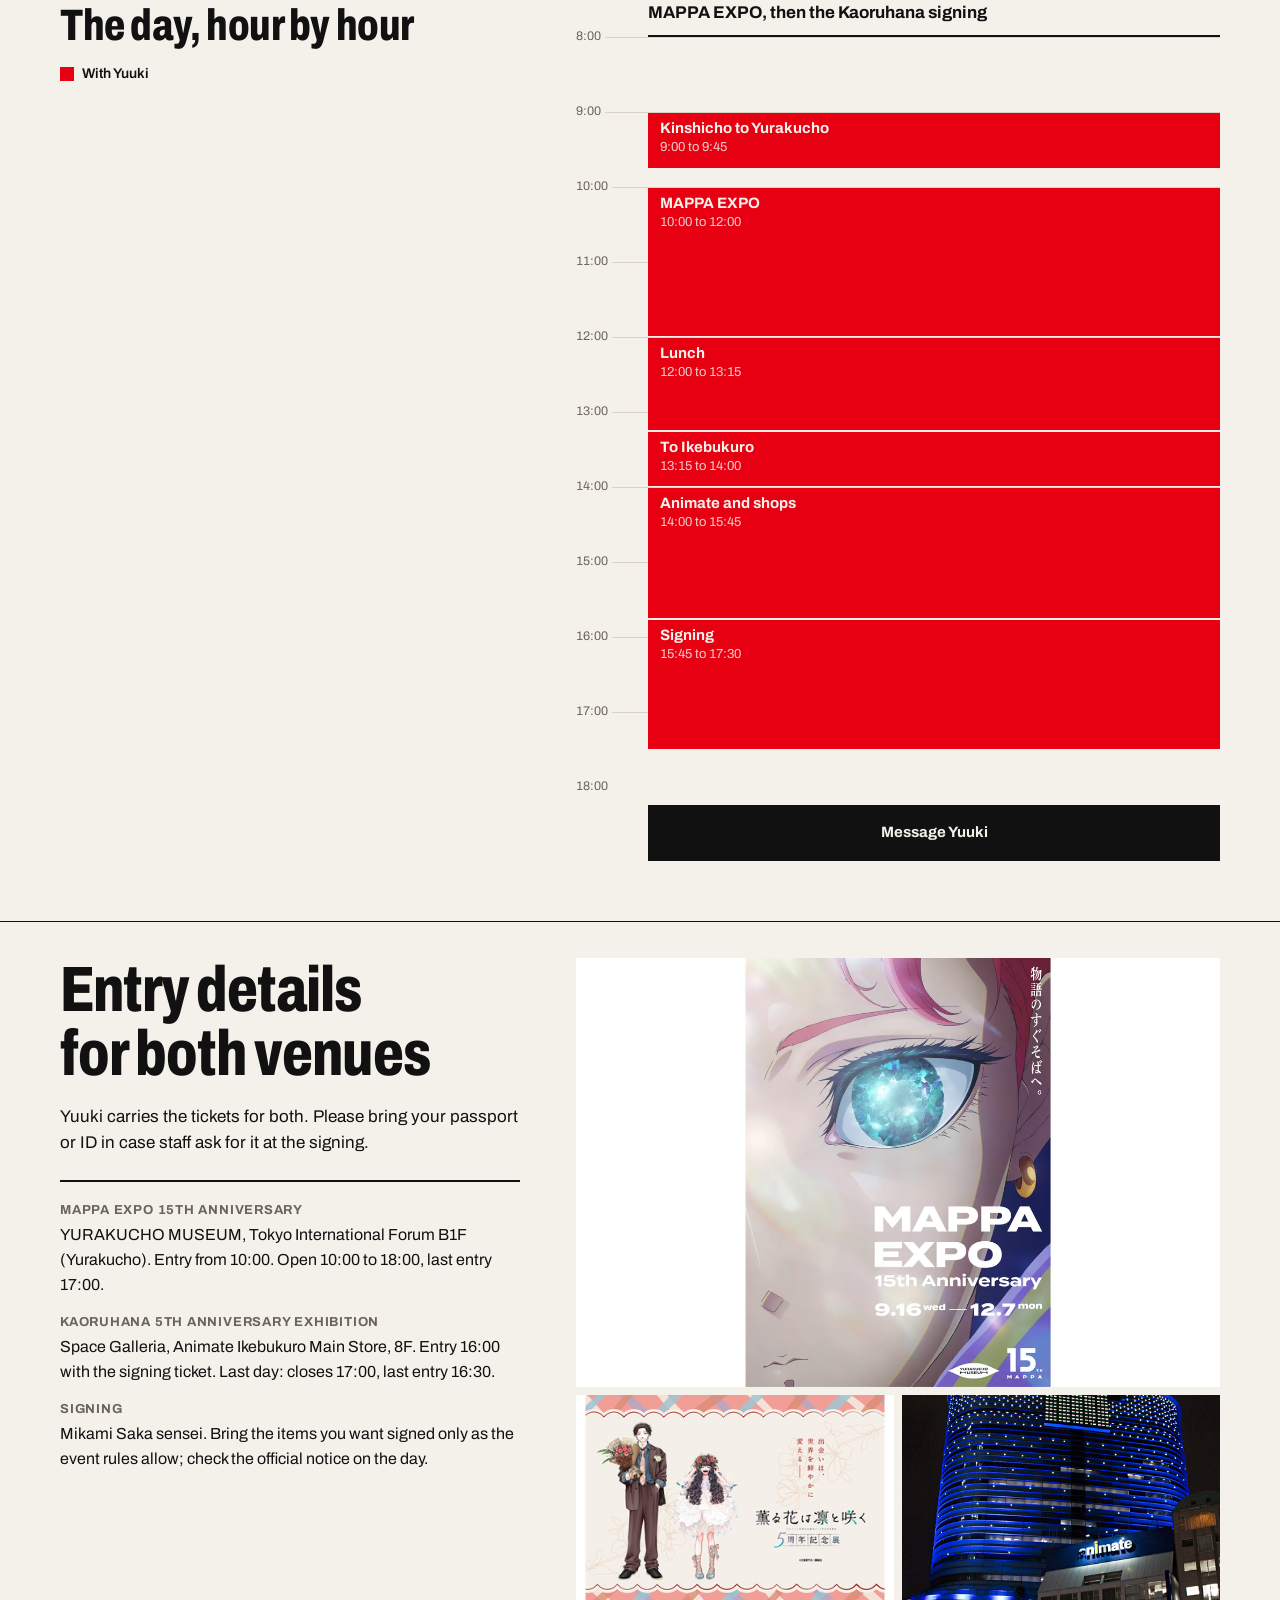
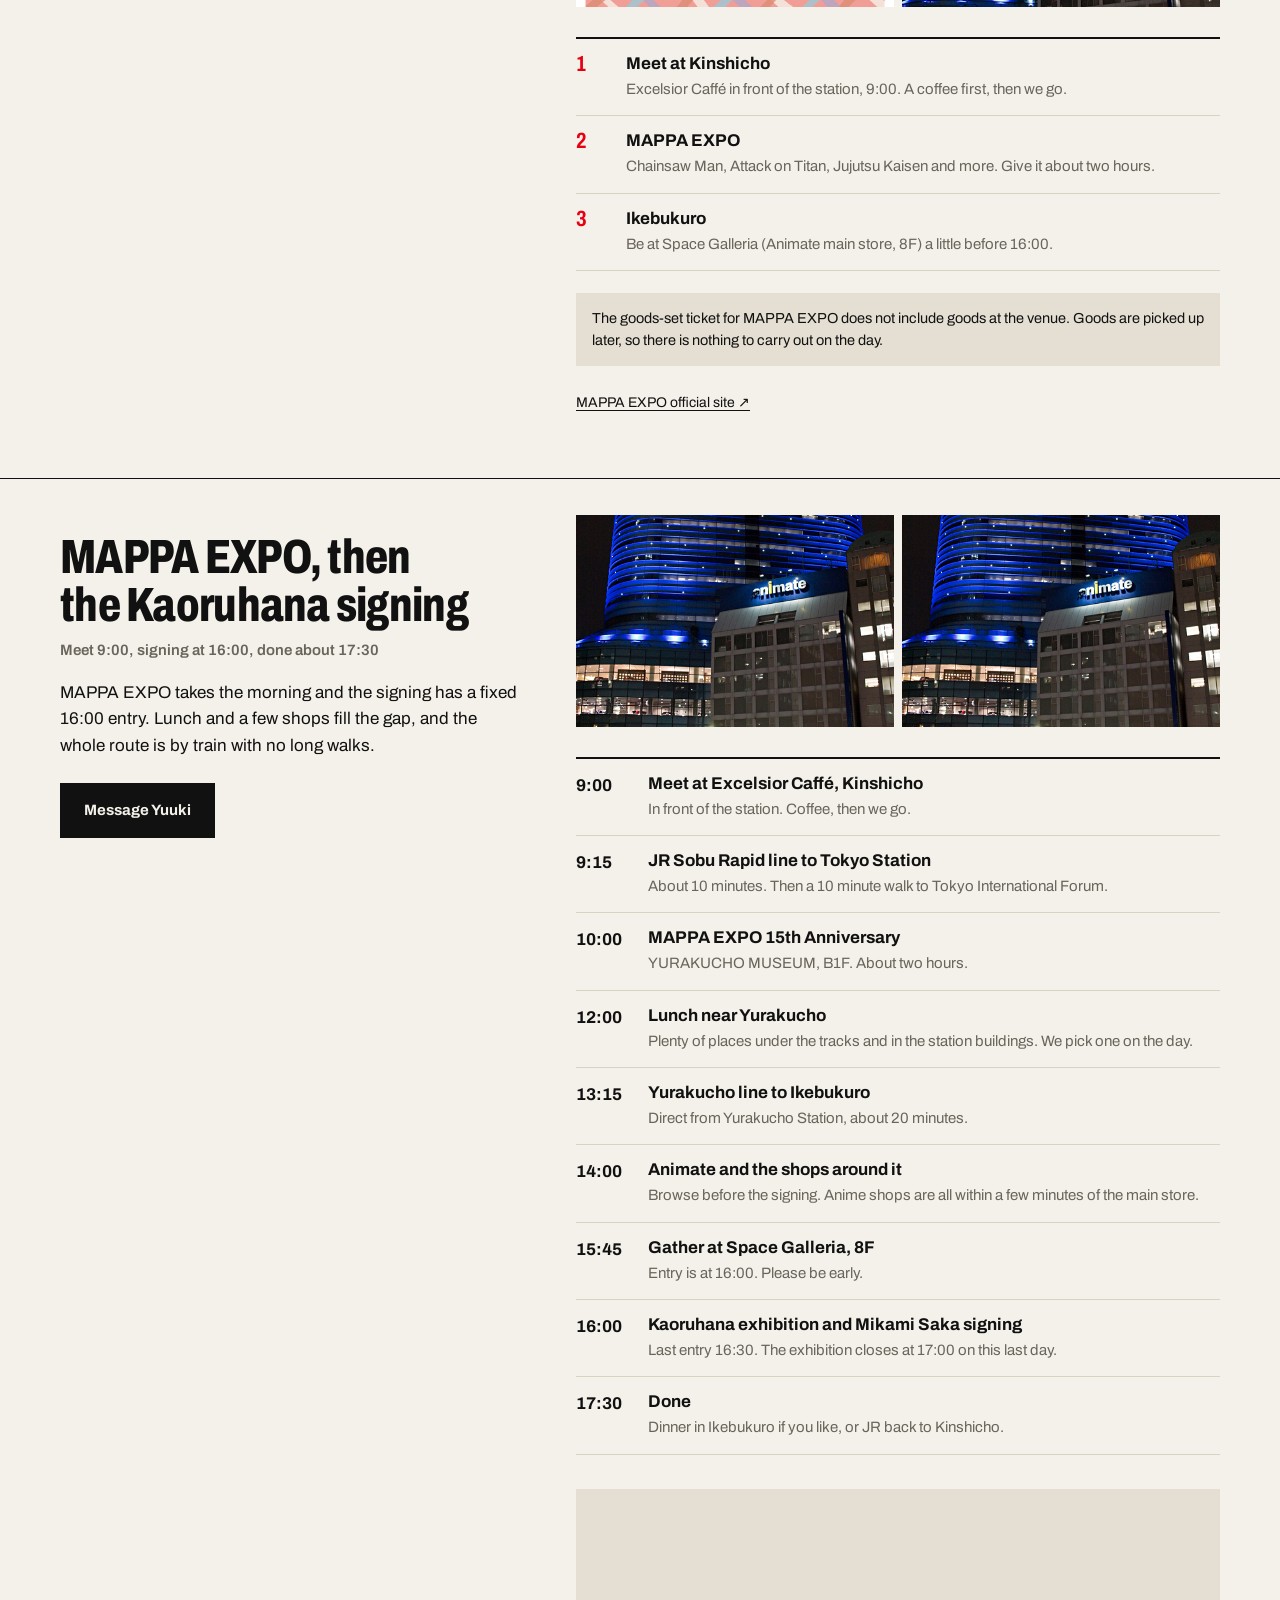
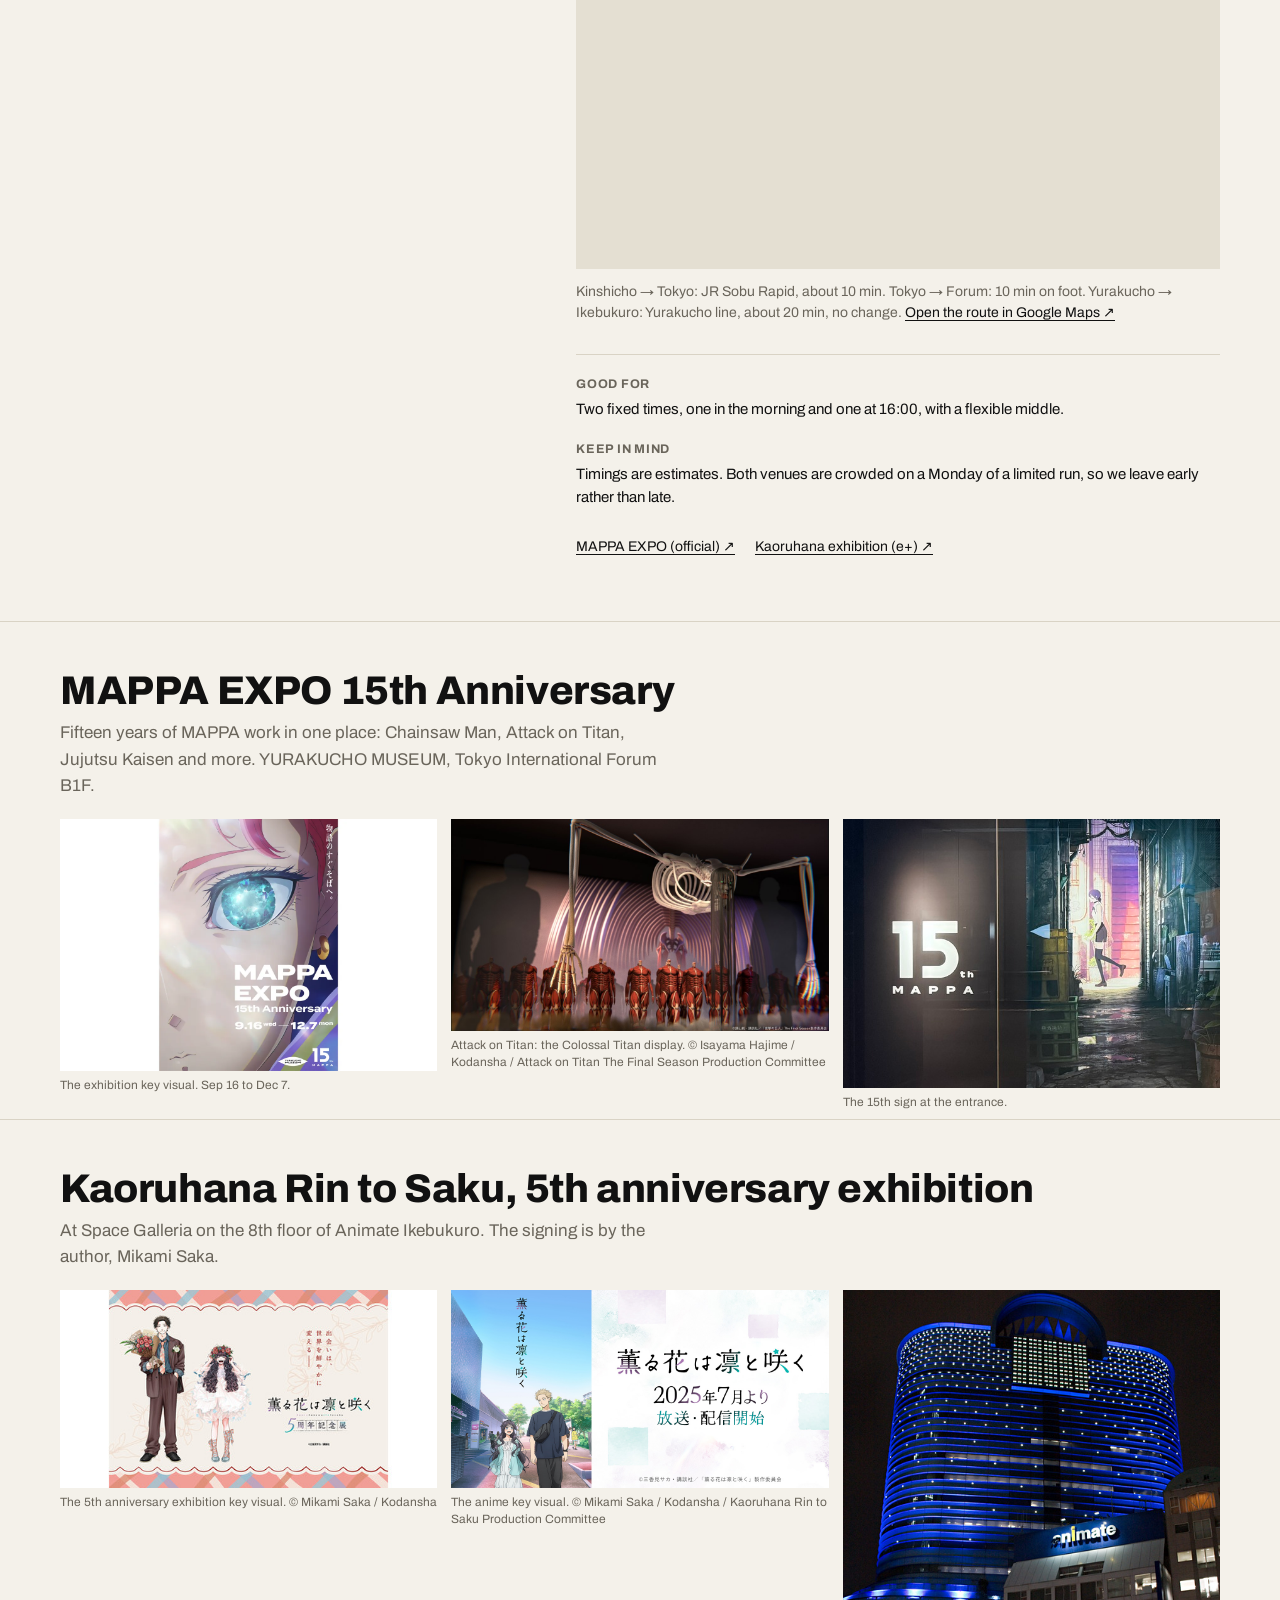
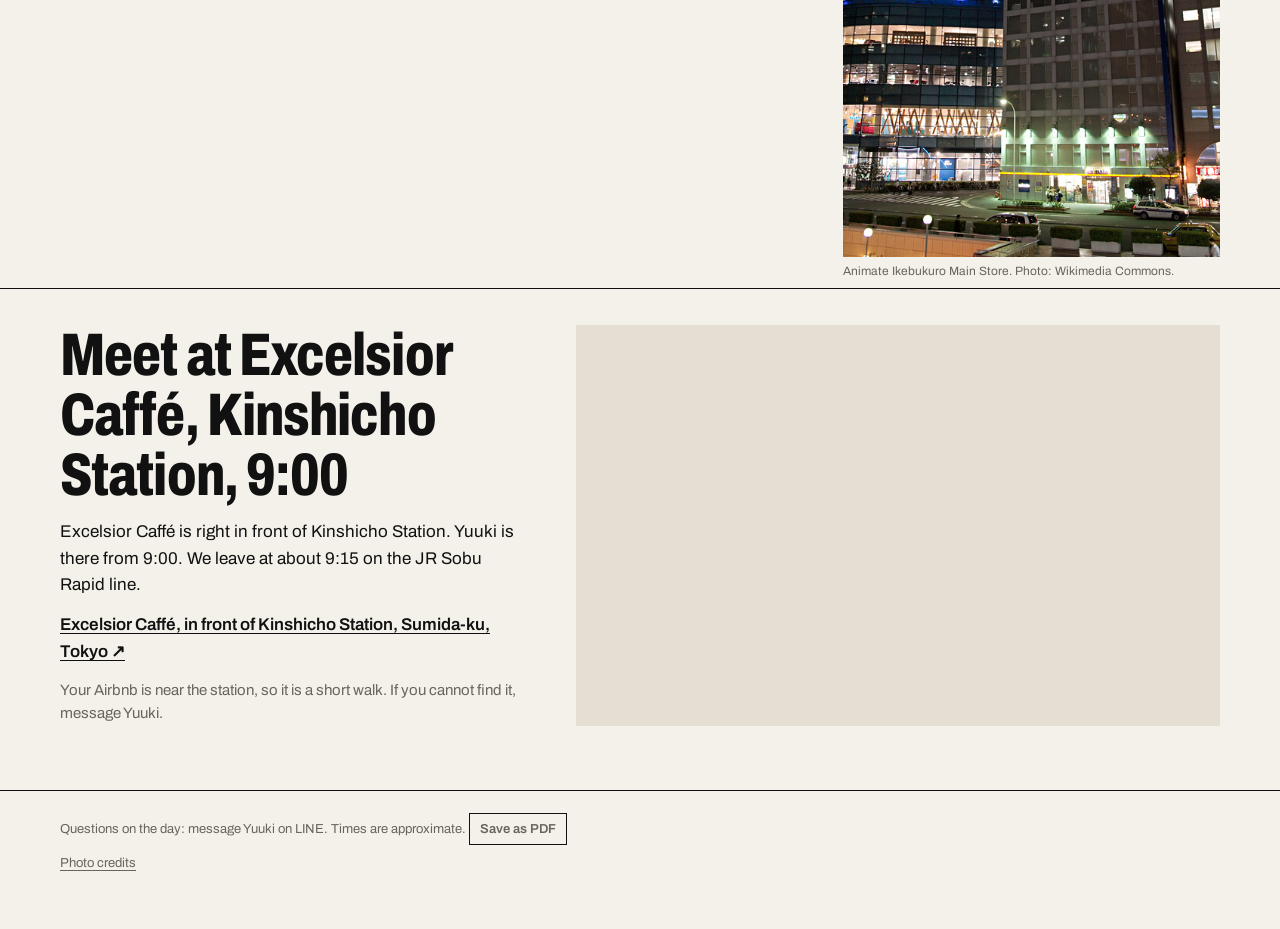
==== commit 00291bb9: "Hero: anime visuals from MAPPA EXPO and Kaoruhana Co-Authored-By: Claude Sonnet 5.5 <noreply@anthrop" ====
--- a/preview.html
+++ b/preview.html
@@ -3,7 +3,7 @@
 <meta name="theme-color" content="#f4f1ea">
 <meta property="og:title" content="Tokyo, Monday November 9: MAPPA EXPO, then the Kaoruhana signing in Ikebukuro"><meta property="og:description" content="We meet at Excelsior Caffé in front of Kinshicho Station at 9:00. MAPPA EXPO at Yurakucho from 10:00, lunch, then Ikebukuro for the Kaoruhana Rin to Saku 5th anniversary exhibition and the Mikami Saka signing. Entry there is at 16:00.">
 <meta property="og:type" content="website"><meta property="og:url" content="https://yukitchy.github.io/darren-nov9-plan/">
-<meta property="og:image" content="https://yukitchy.github.io/darren-nov9-plan/img/forum.jpg">
+<meta property="og:image" content="https://yukitchy.github.io/darren-nov9-plan/img/hero.jpg">
 <meta name="twitter:card" content="summary_large_image">
 <link rel="preconnect" href="https://fonts.googleapis.com"><link rel="preconnect" href="https://fonts.gstatic.com" crossorigin>
 <link href="https://fonts.googleapis.com/css2?family=Archivo:wdth,wght@62..125,400..900&display=swap" rel="stylesheet">
@@ -158,7 +158,7 @@
 <header class="wrap hero">
 <dl class="facts"><div><dt>Meet</dt><dd>9:00, Kinshicho</dd></div><div><dt>MAPPA EXPO</dt><dd>Entry from 10:00</dd></div><div><dt>Signing</dt><dd>Entry 16:00, Ikebukuro</dd></div></dl>
 <h1 class="mega">Monday</h1>
-<figure class="heroimg"><img src="https://yukitchy.github.io/darren-nov9-plan/img/forum.jpg" alt="The glass building of Tokyo International Forum, where MAPPA EXPO is held" referrerpolicy="no-referrer"><figcaption>Tokyo International Forum, home of YURAKUCHO MUSEUM.</figcaption></figure>
+<figure class="heroimg"><img src="https://yukitchy.github.io/darren-nov9-plan/img/hero.jpg" alt="MAPPA EXPO Attack on Titan exhibit, the 15th MAPPA entrance sign, and the Kaoruhana Rin to Saku key visual" referrerpolicy="no-referrer"><figcaption>Today&#x27;s two stops: MAPPA EXPO at Yurakucho and the Kaoruhana exhibition in Ikebukuro. © Isayama Hajime / Kodansha / Attack on Titan The Final Season Production Committee; © Mikami Saka / Kodansha / Kaoruhana Rin to Saku Production Committee.</figcaption></figure>
 <div class="pick"><h2>One day, two venues. Kinshicho to Yurakucho, then up the Yurakucho line to Ikebukuro.</h2><p>We meet at Excelsior Caffé in front of Kinshicho Station at 9:00. MAPPA EXPO at Yurakucho from 10:00, lunch, then Ikebukuro for the Kaoruhana Rin to Saku 5th anniversary exhibition and the Mikami Saka signing. Entry there is at 16:00.</p></div>
 </header>
 <main>
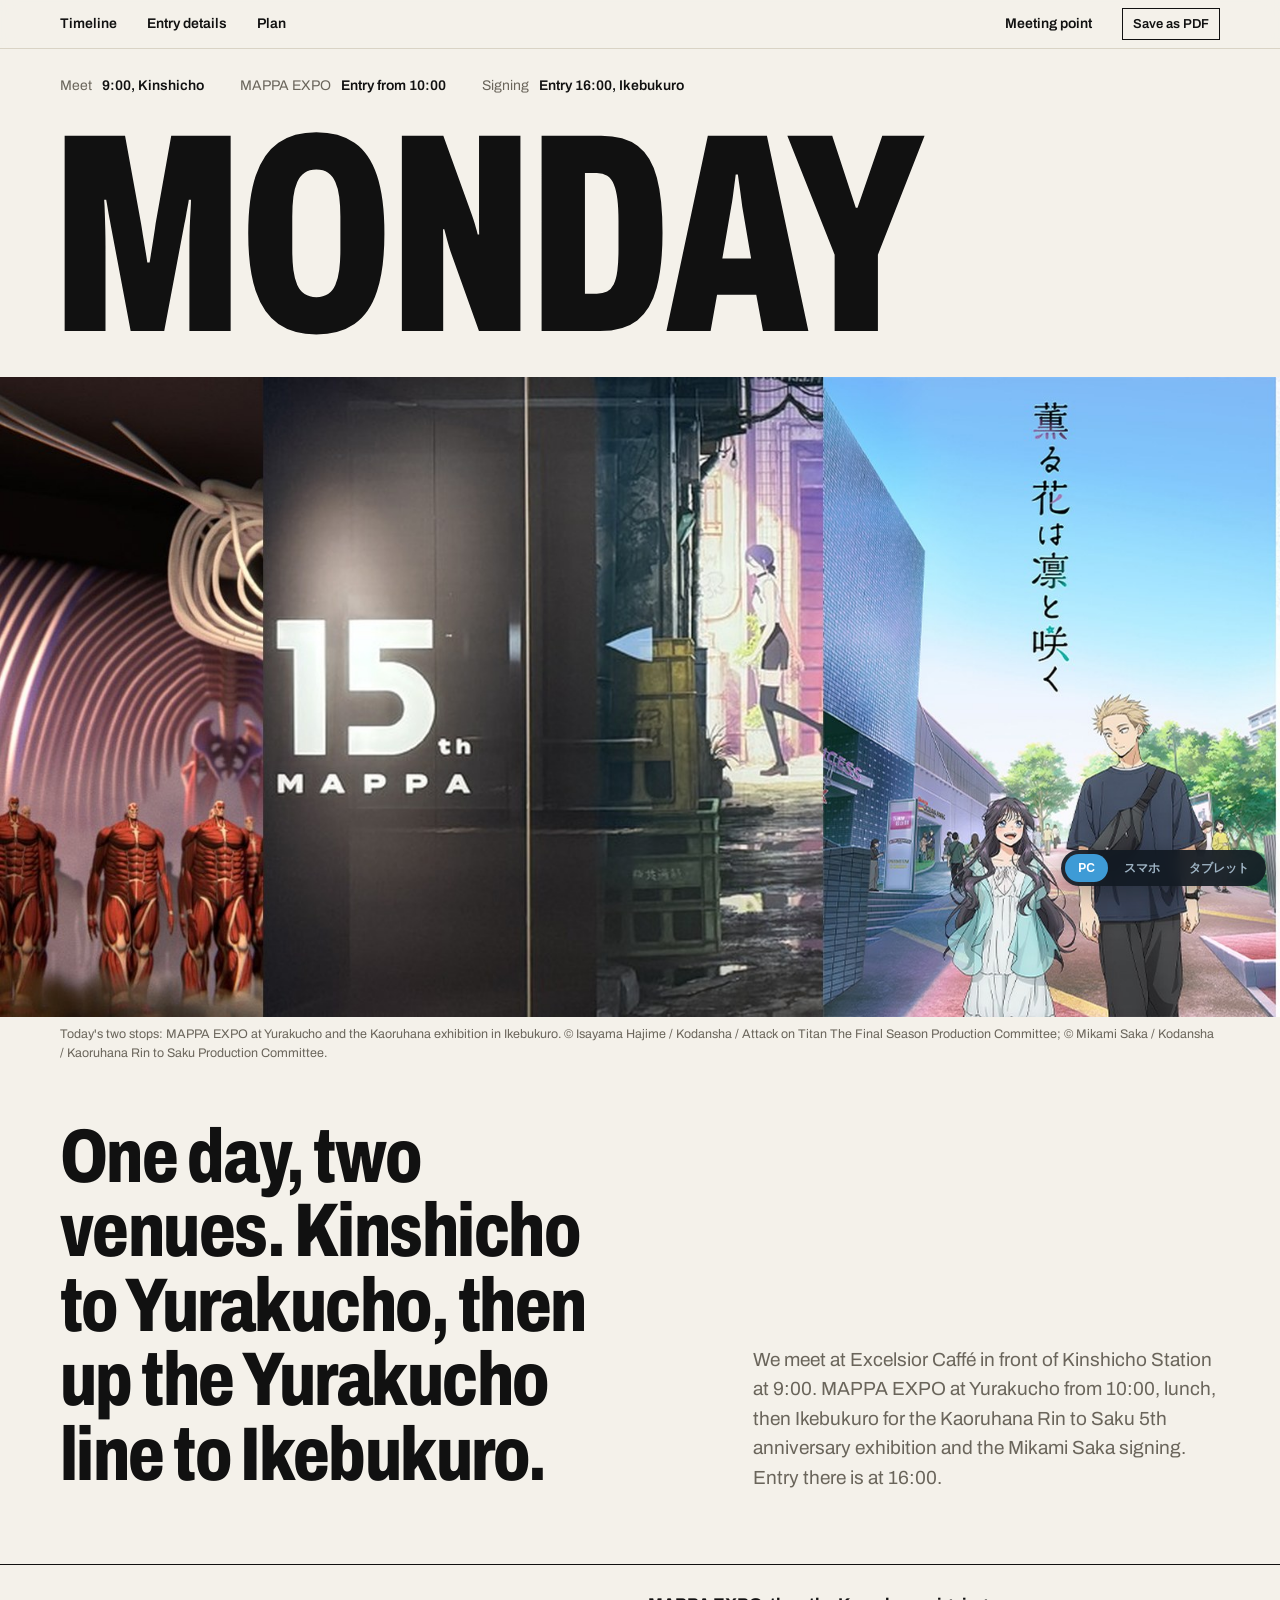
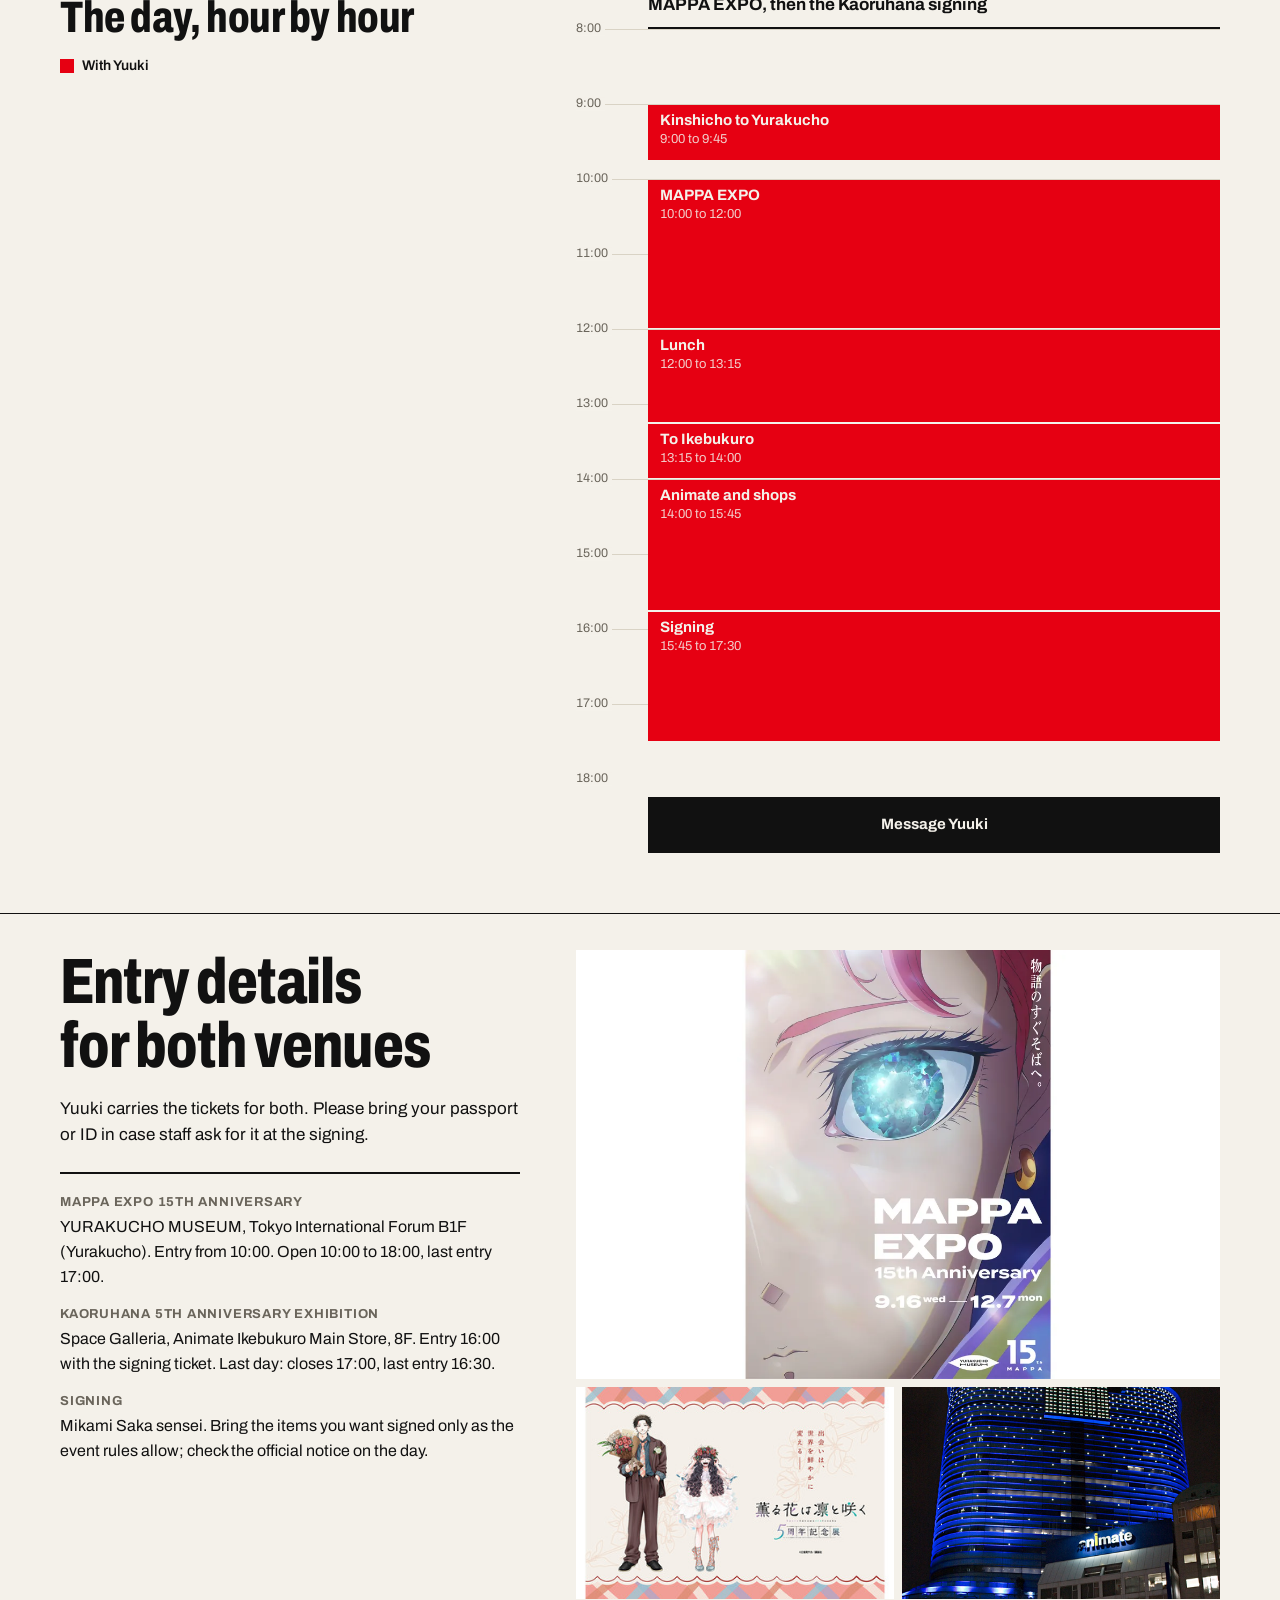
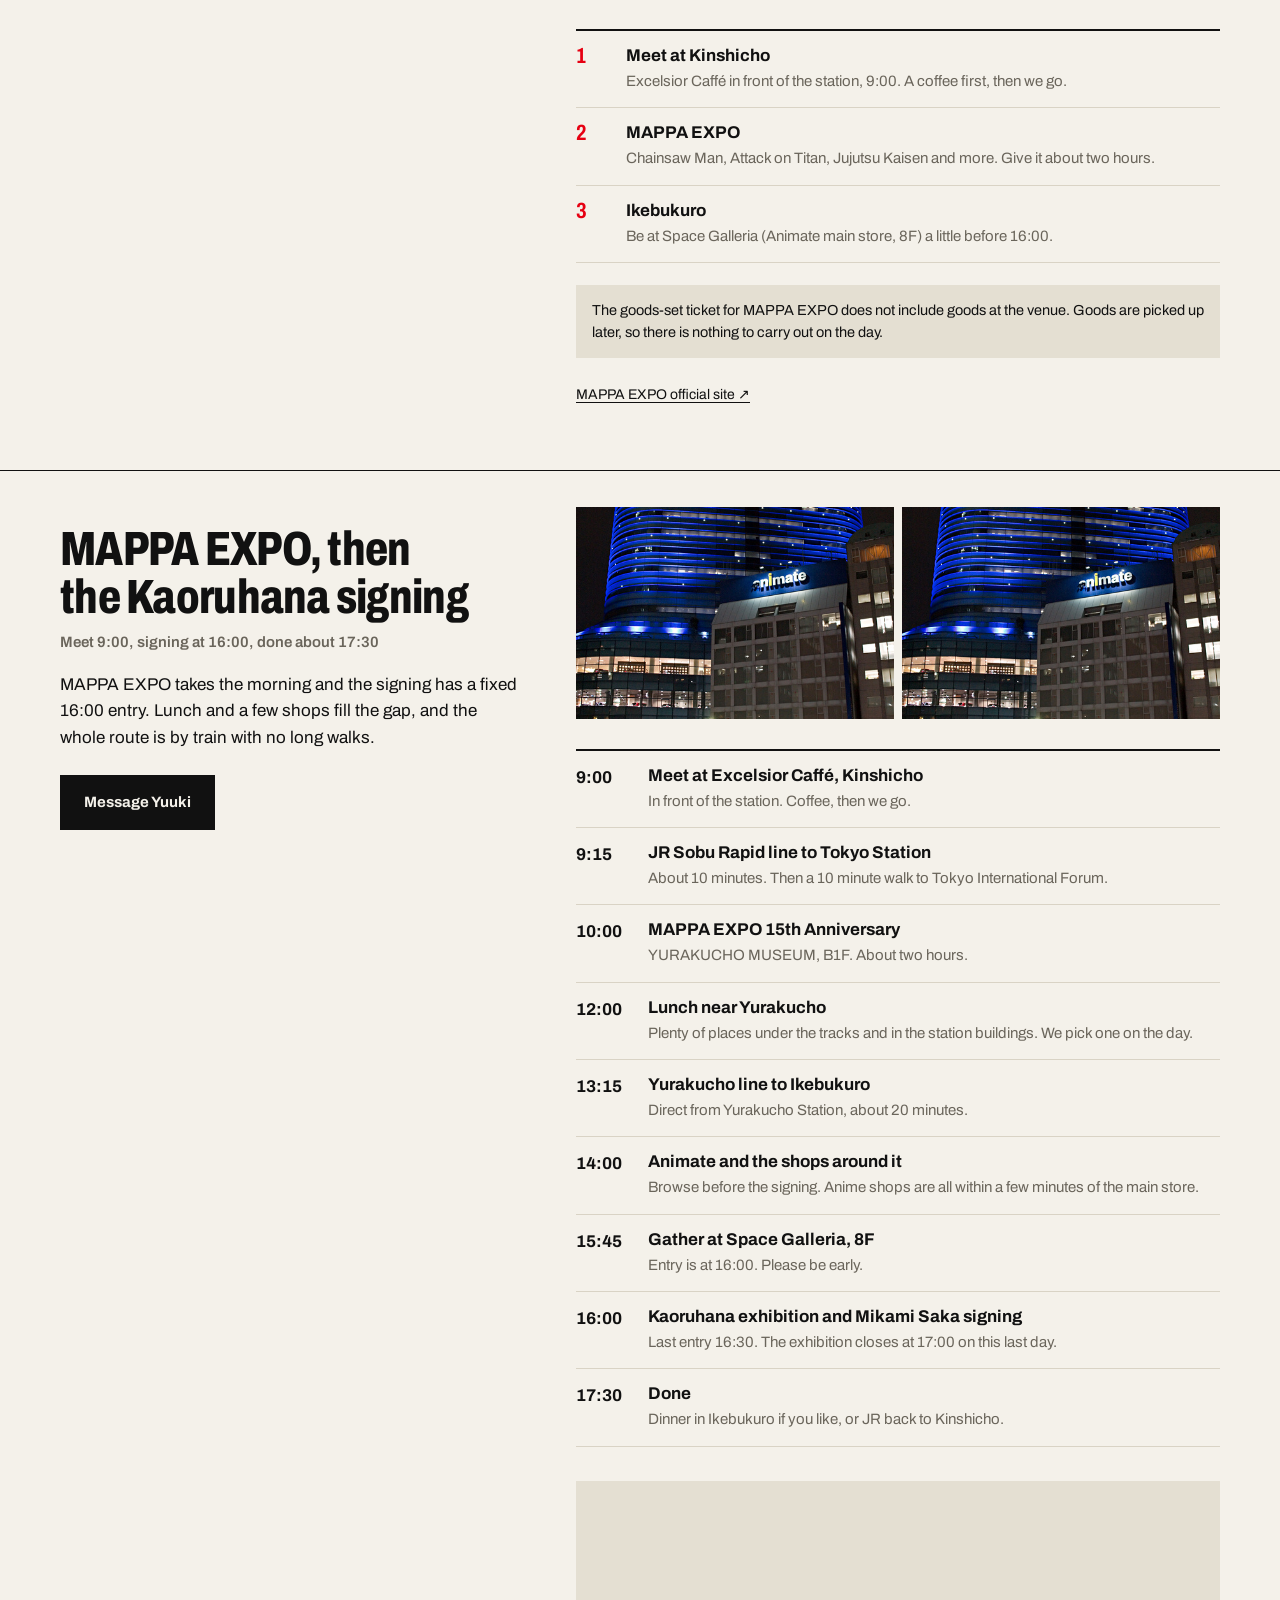
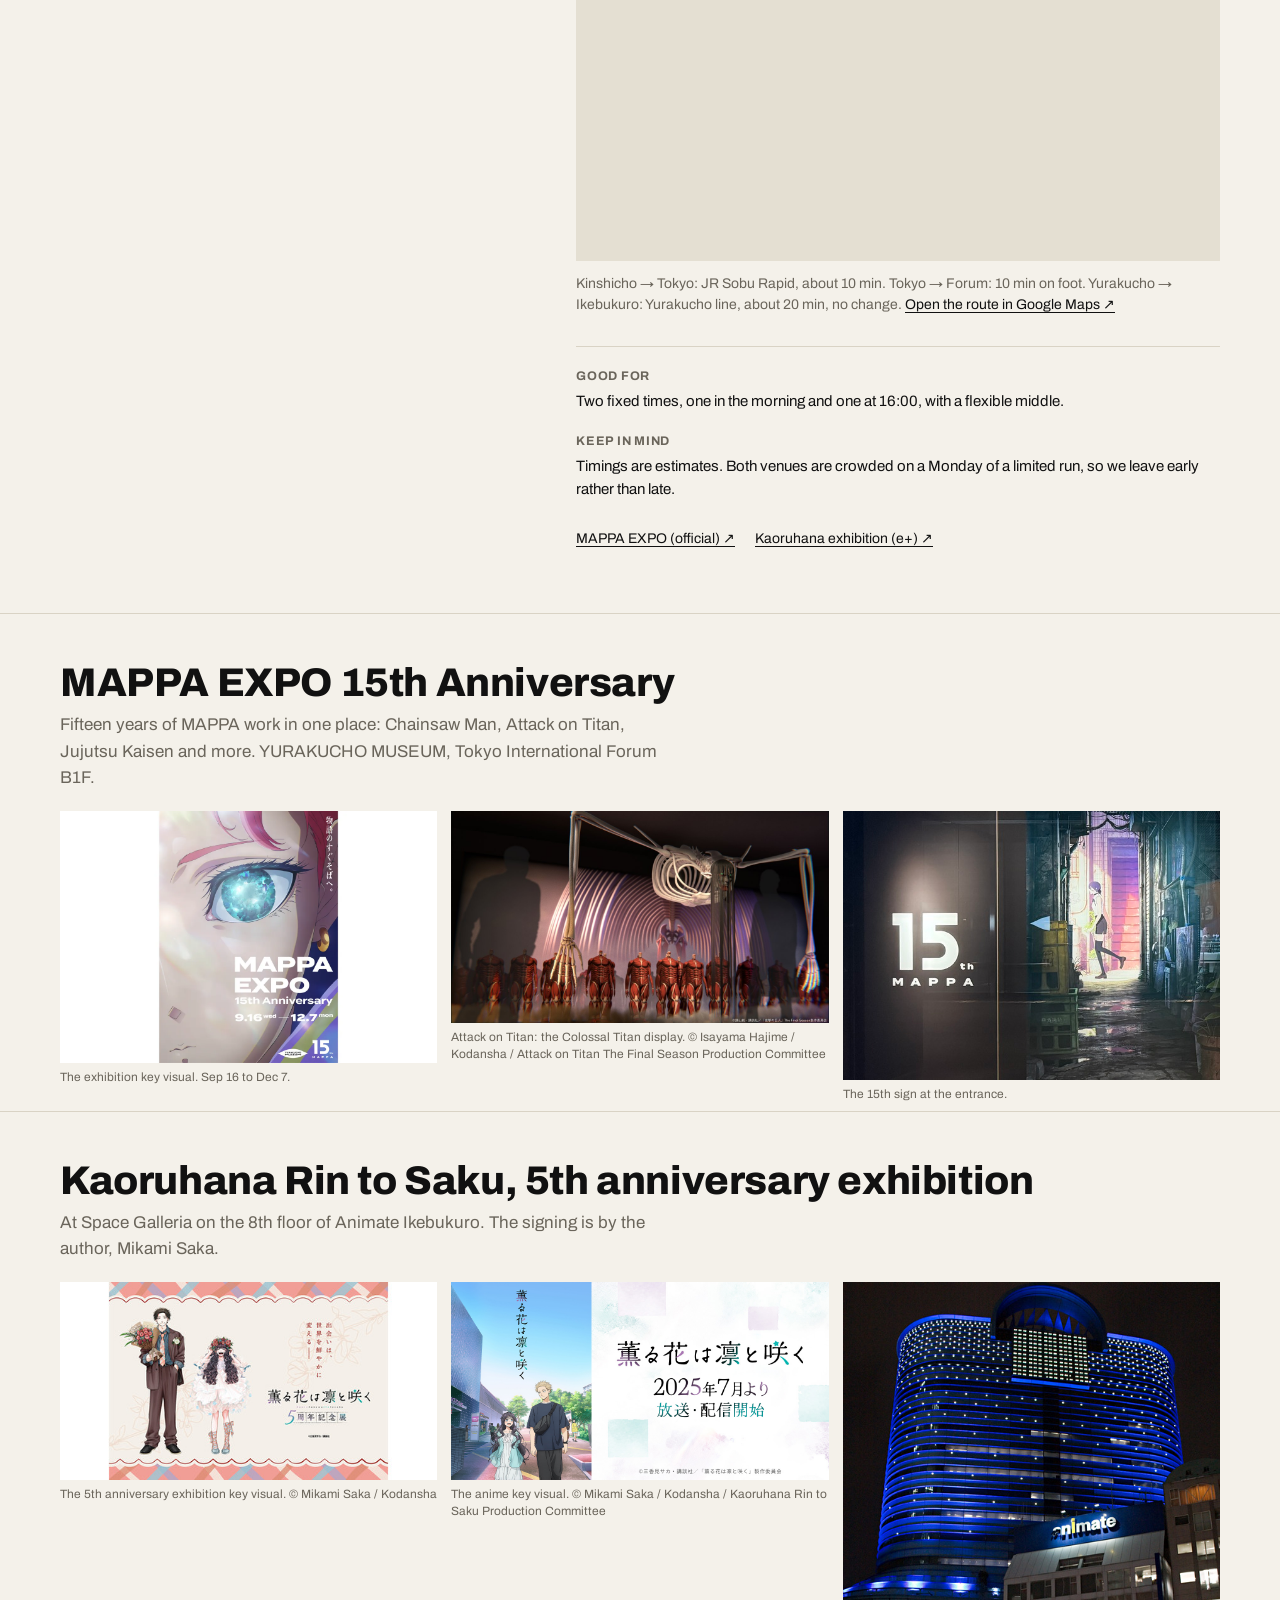
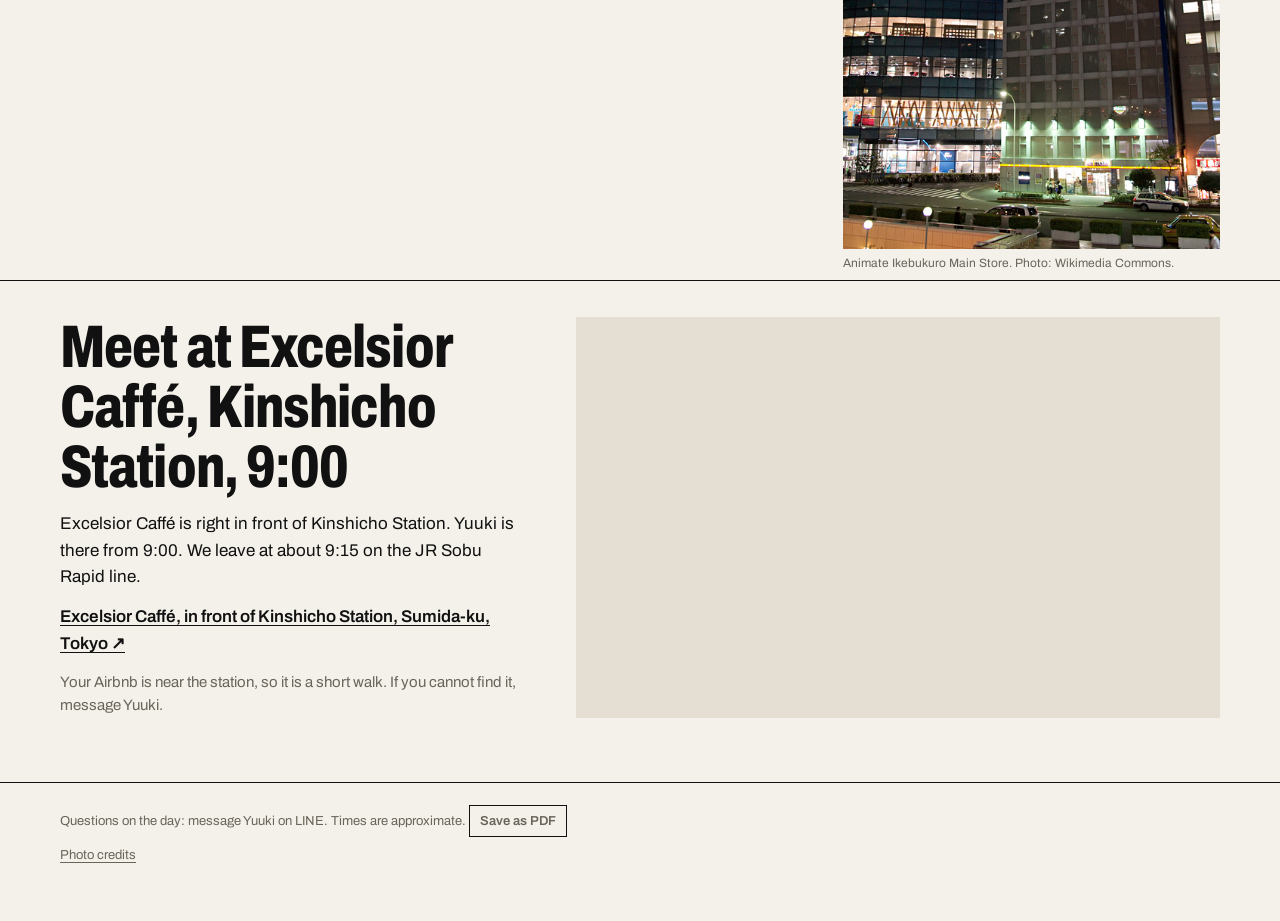
==== commit 208ed0f2: "Hero: 2:1 anime composite Co-Authored-By: Claude Sonnet 5.5 <noreply@anthropic.com>" ====
--- a/preview.html
+++ b/preview.html
@@ -202,7 +202,7 @@
 <dl class="notes"><div><dt>Good for</dt><dd>Two fixed times, one in the morning and one at 16:00, with a flexible middle.</dd></div><div><dt>Keep in mind</dt><dd>Timings are estimates. Both venues are crowded on a Monday of a limited run, so we leave early rather than late.</dd></div></dl>
 <p class="links"><a href="https://expo.mappa.co.jp/en" target="_blank" rel="noopener">MAPPA EXPO (official) ↗</a><a href="https://eplus.jp/kaoruhana-ex/" target="_blank" rel="noopener">Kaoruhana exhibition (e+) ↗</a></p>
 </div></div></section>
-<style>.gal{padding:48px 0 8px;border-top:1px solid var(--line)}.gal h2{font-family:Archivo,sans-serif;font-weight:800;font-size:clamp(26px,5vw,40px);line-height:1.05;margin:0 0 8px;letter-spacing:-.01em}.gal .gl{color:var(--mute);margin:0 0 20px;max-width:60ch}.gg{display:grid;gap:14px;grid-template-columns:repeat(auto-fit,minmax(min(100%,260px),1fr));align-items:start}.gg figure{margin:0;min-width:0}.gg img{display:block;width:100%;height:auto;background:#fff}.gg figcaption{font-size:12px;color:var(--mute);margin-top:6px;line-height:1.4}.gg .tall img{max-height:420px;object-fit:contain;background:var(--seg)}@media print{.gal{display:none}}</style>
+<style>.heroimg img{aspect-ratio:2/1;max-height:none}@media(max-width:700px){.heroimg img{max-height:none}}.gal{padding:48px 0 8px;border-top:1px solid var(--line)}.gal h2{font-family:Archivo,sans-serif;font-weight:800;font-size:clamp(26px,5vw,40px);line-height:1.05;margin:0 0 8px;letter-spacing:-.01em}.gal .gl{color:var(--mute);margin:0 0 20px;max-width:60ch}.gg{display:grid;gap:14px;grid-template-columns:repeat(auto-fit,minmax(min(100%,260px),1fr));align-items:start}.gg figure{margin:0;min-width:0}.gg img{display:block;width:100%;height:auto;background:#fff}.gg figcaption{font-size:12px;color:var(--mute);margin-top:6px;line-height:1.4}.gg .tall img{max-height:420px;object-fit:contain;background:var(--seg)}@media print{.gal{display:none}}</style>
 <section class="gal" id="mappa"><div class="wrap"><h2>MAPPA EXPO 15th Anniversary</h2><p class="gl">Fifteen years of MAPPA work in one place: Chainsaw Man, Attack on Titan, Jujutsu Kaisen and more. YURAKUCHO MUSEUM, Tokyo International Forum B1F.</p><div class="gg"><figure class="tall"><img src="img/mappa-poster.jpg" alt="MAPPA EXPO key visual" loading="lazy"><figcaption>The exhibition key visual. Sep 16 to Dec 7.</figcaption></figure><figure class=""><img src="img/mappa-aot.jpg" alt="Attack on Titan exhibit" loading="lazy"><figcaption>Attack on Titan: the Colossal Titan display. © Isayama Hajime / Kodansha / Attack on Titan The Final Season Production Committee</figcaption></figure><figure class=""><img src="img/mappa-entrance.jpg" alt="Exhibition entrance sign" loading="lazy"><figcaption>The 15th sign at the entrance.</figcaption></figure></div></div></section>
 <section class="gal" id="kaoruhana"><div class="wrap"><h2>Kaoruhana Rin to Saku, 5th anniversary exhibition</h2><p class="gl">At Space Galleria on the 8th floor of Animate Ikebukuro. The signing is by the author, Mikami Saka.</p><div class="gg"><figure class=""><img src="img/kaoruhana-ex.jpg" alt="Kaoruhana 5th anniversary exhibition key visual" loading="lazy"><figcaption>The 5th anniversary exhibition key visual. © Mikami Saka / Kodansha</figcaption></figure><figure class=""><img src="img/kaoruhana.jpg" alt="Kaoruhana anime key visual" loading="lazy"><figcaption>The anime key visual. © Mikami Saka / Kodansha / Kaoruhana Rin to Saku Production Committee</figcaption></figure><figure class=""><img src="img/animate.jpg" alt="Animate Ikebukuro Main Store" loading="lazy"><figcaption>Animate Ikebukuro Main Store. Photo: Wikimedia Commons.</figcaption></figure></div></div></section>
 <section class="meet" id="meet"><div class="wrap mgrid">
